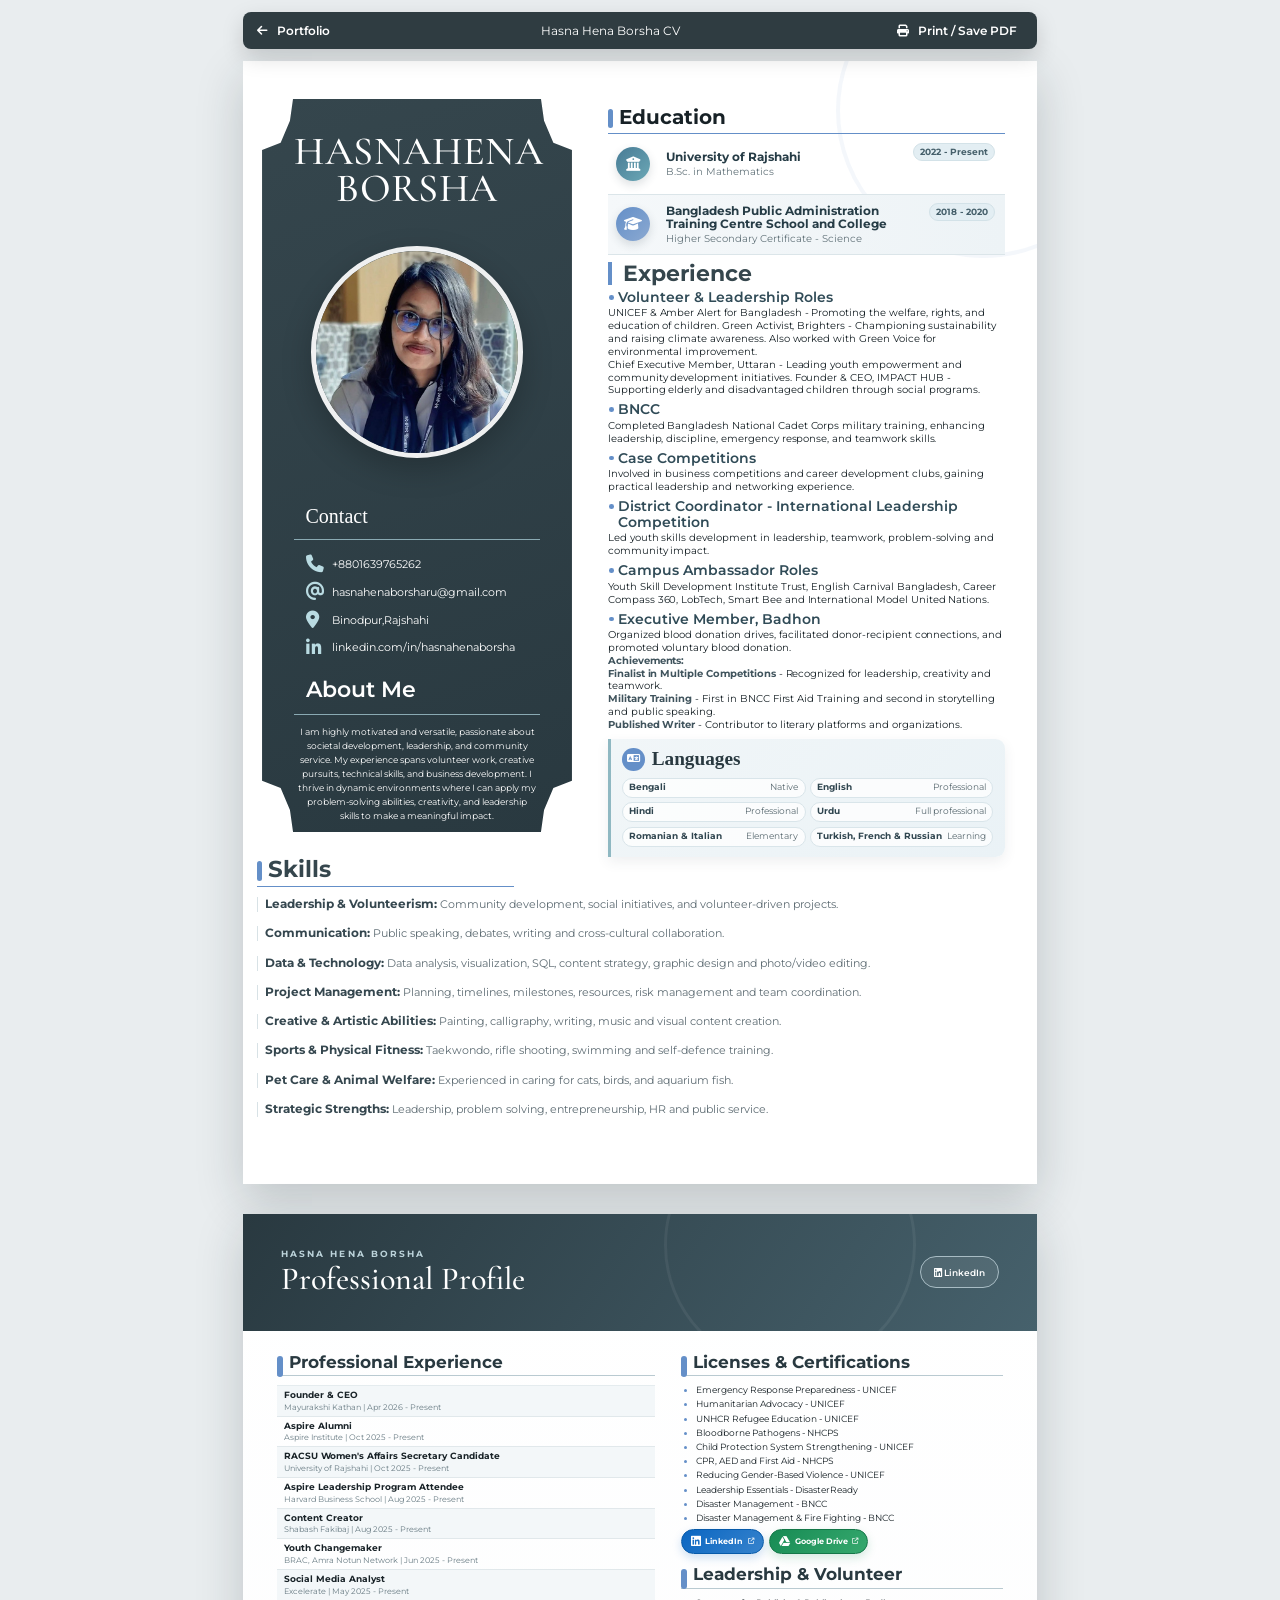
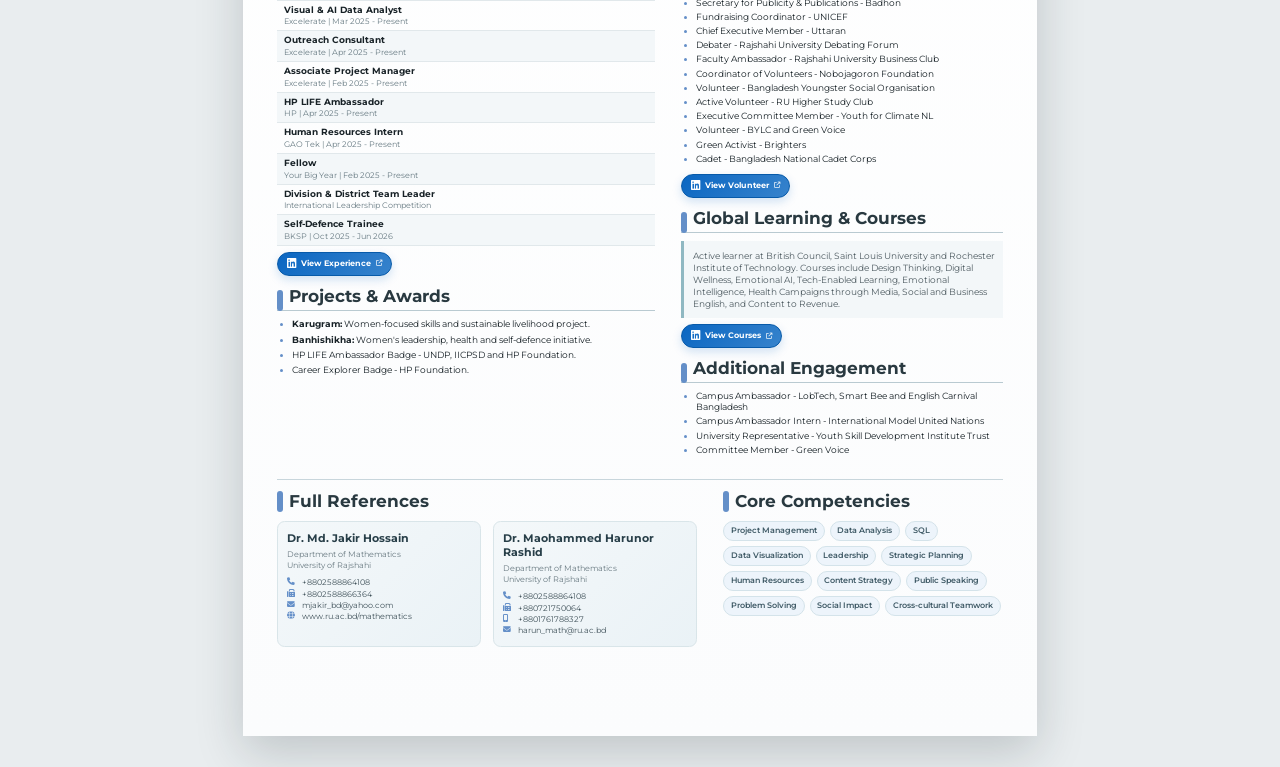
==== cv/index.html @ f1d93489 "Move professional contact to CV sidebar" ====
<!doctype html><html lang="en"><head><meta charset="utf-8"><meta name="viewport" content="width=device-width,initial-scale=1"><meta name="description" content="Curriculum vitae of Hasna Hena Borsha"><title>Hasna Hena Borsha | CV</title><link rel="preconnect" href="https://fonts.googleapis.com"><link rel="preconnect" href="https://fonts.gstatic.com" crossorigin><link href="https://fonts.googleapis.com/css2?family=Cormorant+Garamond:wght@500&family=Montserrat:wght@400;500;600;700&display=swap" rel="stylesheet"><link rel="stylesheet" href="https://cdnjs.cloudflare.com/ajax/libs/font-awesome/6.7.2/css/all.min.css"><link rel="stylesheet" href="style.css"></head><body>
<nav class="toolbar"><a href="../"><i class="fa-solid fa-arrow-left"></i> Portfolio</a><span>Hasna Hena Borsha CV</span><button id="printCv" type="button"><i class="fa-solid fa-print"></i> Print / Save PDF</button></nav>
<main class="document">
<section class="cv-page page-one" aria-label="CV page 1">
  <aside class="sidebar"><h1>HASNAHENA<br>BORSHA</h1><img class="portrait" src="assets/profile.jpg" alt="Hasna Hena Borsha">
    <section class="contact"><h2>Contact</h2><ul><li><i class="fa-solid fa-phone"></i><a href="tel:+8801639765262">+8801639765262</a></li><li><i class="fa-solid fa-at"></i><a href="mailto:hasnahenaborsharu@gmail.com">hasnahenaborsharu@gmail.com</a></li><li><i class="fa-solid fa-location-dot"></i><span>Binodpur,Rajshahi</span></li><li><i class="fa-brands fa-linkedin-in"></i><a href="https://www.linkedin.com/in/hasnahenaborsha" target="_blank" rel="noopener noreferrer">linkedin.com/in/hasnahenaborsha</a></li></ul></section>
    <section class="about"><h2>About Me</h2><p>I am highly motivated and versatile, passionate about societal development, leadership, and community service. My experience spans volunteer work, creative pursuits, technical skills, and business development. I thrive in dynamic environments where I can apply my problem-solving abilities, creativity, and leadership skills to make a meaningful impact.</p></section>
  </aside>
  <div class="main-info">
    <section class="education"><h2>Education</h2><div class="education-row"><span class="education-icon university-icon"><i class="fa-solid fa-building-columns"></i></span><div class="education-copy"><h3>University of Rajshahi</h3><p>B.Sc. in Mathematics</p></div><strong>2022 - Present</strong></div><div class="education-row"><span class="education-icon college-icon"><i class="fa-solid fa-graduation-cap"></i></span><div class="education-copy"><h3>Bangladesh Public Administration Training Centre School and College</h3><p>Higher Secondary Certificate - Science</p></div><strong>2018 - 2020</strong></div></section>
    <section class="experience"><h2>Experience</h2><h3>Volunteer &amp; Leadership Roles</h3><p>UNICEF &amp; Amber Alert for Bangladesh - Promoting the welfare, rights, and education of children. Green Activist, Brighters - Championing sustainability and raising climate awareness. Also worked with Green Voice for environmental improvement.</p><p>Chief Executive Member, Uttaran - Leading youth empowerment and community development initiatives. Founder &amp; CEO, IMPACT HUB - Supporting elderly and disadvantaged children through social programs.</p>
      <h3>BNCC</h3><p>Completed Bangladesh National Cadet Corps military training, enhancing leadership, discipline, emergency response, and teamwork skills.</p><h3>Case Competitions</h3><p>Involved in business competitions and career development clubs, gaining practical leadership and networking experience.</p>
      <h3>District Coordinator - International Leadership Competition</h3><p>Led youth skills development in leadership, teamwork, problem-solving and community impact.</p><h3>Campus Ambassador Roles</h3><p>Youth Skill Development Institute Trust, English Carnival Bangladesh, Career Compass 360, LobTech, Smart Bee and International Model United Nations.</p>
      <h3>Executive Member, Badhon</h3><p>Organized blood donation drives, facilitated donor-recipient connections, and promoted voluntary blood donation.</p><p><b>Achievements:</b><br><b>Finalist in Multiple Competitions</b> - Recognized for leadership, creativity and teamwork.<br><b>Military Training</b> - First in BNCC First Aid Training and second in storytelling and public speaking.<br><b>Published Writer</b> - Contributor to literary platforms and organizations.</p>
    </section>
    <section class="languages"><h2><i class="fa-solid fa-language"></i> Languages</h2><div class="language-list"><span><b>Bengali</b> Native</span><span><b>English</b> Professional</span><span><b>Hindi</b> Professional</span><span><b>Urdu</b> Full professional</span><span><b>Romanian &amp; Italian</b> Elementary</span><span><b>Turkish, French &amp; Russian</b> Learning</span></div></section>
  </div>
  <section class="skills"><h2>Skills</h2><p><b>Leadership &amp; Volunteerism:</b> Community development, social initiatives, and volunteer-driven projects.</p><p><b>Communication:</b> Public speaking, debates, writing and cross-cultural collaboration.</p><p><b>Data &amp; Technology:</b> Data analysis, visualization, SQL, content strategy, graphic design and photo/video editing.</p><p><b>Project Management:</b> Planning, timelines, milestones, resources, risk management and team coordination.</p><p><b>Creative &amp; Artistic Abilities:</b> Painting, calligraphy, writing, music and visual content creation.</p><p><b>Sports &amp; Physical Fitness:</b> Taekwondo, rifle shooting, swimming and self-defence training.</p><p><b>Pet Care &amp; Animal Welfare:</b> Experienced in caring for cats, birds, and aquarium fish.</p><p><b>Strategic Strengths:</b> Leadership, problem solving, entrepreneurship, HR and public service.</p></section>
</section>

<section class="cv-page page-two updated-page" aria-label="CV page 2">
  <header class="resume-header"><div><p>HASNA HENA BORSHA</p><h2>Professional Profile</h2></div><a href="https://www.linkedin.com/in/hasnahenaborsha" target="_blank" rel="noopener noreferrer"><i class="fa-brands fa-linkedin"></i> LinkedIn</a></header>
  <div class="resume-columns">
    <div class="resume-column">
      <section class="resume-section has-section-link"><h2>Professional Experience</h2><div class="role-list">
        <p><b>Founder &amp; CEO</b><span>Mayurakshi Kathan | Apr 2026 - Present</span></p><p><b>Aspire Alumni</b><span>Aspire Institute | Oct 2025 - Present</span></p><p><b>RACSU Women's Affairs Secretary Candidate</b><span>University of Rajshahi | Oct 2025 - Present</span></p><p><b>Aspire Leadership Program Attendee</b><span>Harvard Business School | Aug 2025 - Present</span></p><p><b>Content Creator</b><span>Shabash Fakibaj | Aug 2025 - Present</span></p><p><b>Youth Changemaker</b><span>BRAC, Amra Notun Network | Jun 2025 - Present</span></p><p><b>Social Media Analyst</b><span>Excelerate | May 2025 - Present</span></p><p><b>Visual &amp; AI Data Analyst</b><span>Excelerate | Mar 2025 - Present</span></p><p><b>Outreach Consultant</b><span>Excelerate | Apr 2025 - Present</span></p><p><b>Associate Project Manager</b><span>Excelerate | Feb 2025 - Present</span></p><p><b>HP LIFE Ambassador</b><span>HP | Apr 2025 - Present</span></p><p><b>Human Resources Intern</b><span>GAO Tek | Apr 2025 - Present</span></p><p><b>Fellow</b><span>Your Big Year | Feb 2025 - Present</span></p><p><b>Division &amp; District Team Leader</b><span>International Leadership Competition</span></p><p><b>Self-Defence Trainee</b><span>BKSP | Oct 2025 - Jun 2026</span></p>
      </div><a class="section-profile-link" href="https://www.linkedin.com/in/hasnahenaborsha/details/experience/" target="_blank" rel="noopener noreferrer"><i class="fa-brands fa-linkedin"></i> View Experience <i class="fa-solid fa-arrow-up-right-from-square"></i></a></section>
      <section class="resume-section"><h2>Projects &amp; Awards</h2><ul><li><b>Karugram:</b> Women-focused skills and sustainable livelihood project.</li><li><b>Banhishikha:</b> Women's leadership, health and self-defence initiative.</li><li>HP LIFE Ambassador Badge - UNDP, IICPSD and HP Foundation.</li><li>Career Explorer Badge - HP Foundation.</li></ul></section>
    </div>
    <div class="resume-column">
      <section class="resume-section"><h2>Licenses &amp; Certifications</h2><ul class="dense-list"><li>Emergency Response Preparedness - UNICEF</li><li>Humanitarian Advocacy - UNICEF</li><li>UNHCR Refugee Education - UNICEF</li><li>Bloodborne Pathogens - NHCPS</li><li>Child Protection System Strengthening - UNICEF</li><li>CPR, AED and First Aid - NHCPS</li><li>Reducing Gender-Based Violence - UNICEF</li><li>Leadership Essentials - DisasterReady</li><li>Disaster Management - BNCC</li><li>Disaster Management &amp; Fire Fighting - BNCC</li></ul><div class="credential-actions"><a class="credential-link" href="https://www.linkedin.com/in/hasnahenaborsha/details/certifications/" target="_blank" rel="noopener noreferrer" aria-label="View all certifications on LinkedIn"><i class="fa-brands fa-linkedin"></i><span>LinkedIn</span><i class="fa-solid fa-arrow-up-right-from-square"></i></a><a class="credential-link drive-link" href="https://drive.google.com/drive/folders/1Pi4i0VZjunY_saA0-ICq05vXhB8y-dGp?usp=sharing" target="_blank" rel="noopener noreferrer" aria-label="View certification files on Google Drive"><i class="fa-brands fa-google-drive"></i><span>Google Drive</span><i class="fa-solid fa-arrow-up-right-from-square"></i></a></div></section>
      <section class="resume-section has-section-link"><h2>Leadership &amp; Volunteer</h2><ul class="dense-list"><li>Secretary for Publicity &amp; Publications - Badhon</li><li>Fundraising Coordinator - UNICEF</li><li>Chief Executive Member - Uttaran</li><li>Debater - Rajshahi University Debating Forum</li><li>Faculty Ambassador - Rajshahi University Business Club</li><li>Coordinator of Volunteers - Nobojagoron Foundation</li><li>Volunteer - Bangladesh Youngster Social Organisation</li><li>Active Volunteer - RU Higher Study Club</li><li>Executive Committee Member - Youth for Climate NL</li><li>Volunteer - BYLC and Green Voice</li><li>Green Activist - Brighters</li><li>Cadet - Bangladesh National Cadet Corps</li></ul><a class="section-profile-link" href="https://www.linkedin.com/in/hasnahenaborsha/details/volunteering-experiences/" target="_blank" rel="noopener noreferrer"><i class="fa-brands fa-linkedin"></i> View Volunteer <i class="fa-solid fa-arrow-up-right-from-square"></i></a></section>
      <section class="resume-section has-section-link"><h2>Global Learning &amp; Courses</h2><p class="compact-copy">Active learner at British Council, Saint Louis University and Rochester Institute of Technology. Courses include Design Thinking, Digital Wellness, Emotional AI, Tech-Enabled Learning, Emotional Intelligence, Health Campaigns through Media, Social and Business English, and Content to Revenue.</p><a class="section-profile-link" href="https://www.linkedin.com/in/hasnahenaborsha/details/courses/" target="_blank" rel="noopener noreferrer"><i class="fa-brands fa-linkedin"></i> View Courses <i class="fa-solid fa-arrow-up-right-from-square"></i></a></section>
      <section class="resume-section"><h2>Additional Engagement</h2><ul class="dense-list"><li>Campus Ambassador - LobTech, Smart Bee and English Carnival Bangladesh</li><li>Campus Ambassador Intern - International Model United Nations</li><li>University Representative - Youth Skill Development Institute Trust</li><li>Committee Member - Green Voice</li></ul></section>
    </div>
  </div>
  <div class="page-two-bottom">
    <section class="bottom-section full-references"><h2>Full References</h2><div class="reference-detail-grid">
      <article><h3>Dr. Md. Jakir Hossain</h3><p>Department of Mathematics<br>University of Rajshahi</p><ul><li><i class="fa-solid fa-phone"></i> +8802588864108</li><li><i class="fa-solid fa-fax"></i> +8802588866364</li><li><i class="fa-solid fa-envelope"></i> mjakir_bd@yahoo.com</li><li><i class="fa-solid fa-globe"></i> www.ru.ac.bd/mathematics</li></ul></article>
      <article><h3>Dr. Maohammed Harunor Rashid</h3><p>Department of Mathematics<br>University of Rajshahi</p><ul><li><i class="fa-solid fa-phone"></i> +8802588864108</li><li><i class="fa-solid fa-fax"></i> +880721750064</li><li><i class="fa-solid fa-mobile-screen"></i> +8801761788327</li><li><i class="fa-solid fa-envelope"></i> harun_math@ru.ac.bd</li></ul></article>
    </div></section>
    <section class="bottom-section competencies"><h2>Core Competencies</h2><div class="competency-tags"><span>Project Management</span><span>Data Analysis</span><span>SQL</span><span>Data Visualization</span><span>Leadership</span><span>Strategic Planning</span><span>Human Resources</span><span>Content Strategy</span><span>Public Speaking</span><span>Problem Solving</span><span>Social Impact</span><span>Cross-cultural Teamwork</span></div></section>
  </div>
</section>
</main><script src="main.js"></script></body></html>
---- cv/style.css ----
:root { --slate:#35464d; --slate-deep:#293940; --blue:#648fc8; --blue-soft:#edf4fb; --aqua:#8fb8c2; --ink:#172126; }
* { box-sizing:border-box; } html { background:#e9edef; } body { margin:0; color:var(--ink); font-family:"Montserrat",Arial,sans-serif; } a { color:inherit; }
.toolbar { position:sticky; top:0; z-index:20; display:flex; align-items:center; justify-content:space-between; width:min(210mm,calc(100% - 24px)); margin:12px auto; padding:10px 14px; color:#fff; background:#2f3c41; border-radius:8px; font-size:12px; box-shadow:0 8px 22px rgba(0,0,0,.15); }
.toolbar a,.toolbar button { color:#fff; background:none; border:0; font:600 12px "Montserrat",sans-serif; cursor:pointer; text-decoration:none; } .toolbar i { margin-right:6px; }
.document { width:210mm; margin:0 auto 30px; }.cv-page { position:relative; overflow:hidden; width:210mm; height:297mm; margin-bottom:8mm; background:#fff; box-shadow:0 16px 45px rgba(26,38,44,.2); }
.page-one::before { position:absolute; top:-26mm; right:-25mm; width:76mm; height:76mm; border:1.2mm solid rgba(100,143,200,.07); border-radius:50%; content:""; }.sidebar { position:absolute; top:10mm; left:5mm; width:82mm; height:194mm; padding:9mm 8.5mm 7mm; color:#fff; background:linear-gradient(160deg,var(--slate),var(--slate-deep)); clip-path:polygon(10% 0,90% 0,91% 3%,94% 6%,100% 7%,100% 93%,94% 94%,91% 97%,90% 100%,10% 100%,9% 97%,6% 94%,0 93%,0 7%,6% 6%,9% 3%); }
.sidebar h1 { margin:0 0 10mm; text-align:center; font-family:"Cormorant Garamond",Georgia,serif; font-size:10.6mm; font-weight:500; line-height:.94; letter-spacing:.15mm; }
.portrait { display:block; width:56mm; height:56mm; margin:0 auto 12.5mm; object-fit:cover; border:1.4mm solid rgba(255,255,255,.92); border-radius:50%; box-shadow:0 3mm 8mm rgba(0,0,0,.22); }.sidebar h2 { margin:0; font-family:Georgia,serif; font-size:5.3mm; font-weight:400; }
.contact h2,.about h2 { padding:0 3mm 3mm; border-bottom:.3mm solid #8aaab3; }.contact ul { margin:4mm 0 5mm; padding:0 3mm; list-style:none; }.contact li { display:grid; grid-template-columns:7mm 1fr; align-items:center; margin:2.7mm 0; font-size:2.8mm; }.contact i { color:#b9dbe2; font-size:4.7mm; }.contact a { text-decoration:none; overflow-wrap:anywhere; }
.about h2 { font-family:"Montserrat",Arial,sans-serif; font-size:5.8mm; font-weight:600; }.about p { margin:2.5mm 1mm 0; font-size:2.3mm; line-height:1.62; text-align:center; }
.main-info { position:absolute; top:12mm; left:96.5mm; width:105mm; }.main-info h2 { margin:0; font-size:5.35mm; line-height:1.05; }.education>h2 { padding:0 0 1.5mm 3mm; border-bottom:.45mm solid var(--blue); }.education>h2::before { display:inline-block; width:1.3mm; height:5mm; margin:0 1.7mm -1mm -3mm; background:var(--blue); border-radius:1mm; content:""; }
.education-row { position:relative; display:grid; grid-template-columns:11mm 1fr; gap:2.2mm; align-items:center; min-height:16mm; padding:1.8mm 2.2mm; border-bottom:.2mm solid #dbe5e9; }.education-row:nth-child(3) { background:linear-gradient(90deg,#f5f8fa,#edf3f6); }.education-icon { display:grid; width:9mm; height:9mm; place-items:center; color:#fff; border-radius:50%; box-shadow:0 1mm 2.5mm rgba(43,65,74,.16); font-size:3.8mm; }.university-icon { background:linear-gradient(135deg,#477b95,#6ca8b6); }.college-icon { background:linear-gradient(135deg,#648fc8,#8ba9d1); }.education-copy { padding-right:24mm; }.education-copy h3 { margin:0 0 .6mm; color:#263c46; font-size:3.25mm; font-weight:700; line-height:1.12; }.education-copy p { margin:0; color:#64747b; font-size:2.75mm; line-height:1.15; }.education-row strong { position:absolute; top:2.2mm; right:2.5mm; padding:.8mm 1.6mm; color:#46606b; background:#e3eef3; border:.2mm solid #d3e2e8; border-radius:3mm; font-size:2.25mm; }
.experience h2 { margin:1.7mm 0 .7mm; padding-left:3mm; color:var(--slate); border-left:1.3mm solid var(--blue); font-size:5.8mm; }.experience h3 { position:relative; margin:1.35mm 0 .5mm; padding-left:2.8mm; color:#304b57; font-size:3.65mm; font-weight:600; line-height:1.14; }.experience h3::before { position:absolute; top:1.35mm; left:.3mm; width:1.25mm; height:1.25mm; background:var(--blue); border-radius:50%; content:""; }.experience p { margin:0; font-size:2.72mm; line-height:1.25; letter-spacing:-.01mm; }.experience p b { color:#40545d; }
.languages { margin-top:1.8mm; padding:2.5mm 3mm 2.8mm; background:linear-gradient(135deg,#f1f6f8,#eaf2f6); border:0; border-left:1mm solid var(--aqua); border-radius:0 2.5mm 2.5mm 0; box-shadow:0 1.3mm 3.5mm rgba(53,70,77,.08); }.languages h2 { display:flex; align-items:center; gap:1.8mm; margin:0 0 1.8mm; color:var(--slate-deep); font-family:Georgia,serif; font-size:5.1mm; }.languages h2 i { display:grid; width:6mm; height:6mm; place-items:center; color:#fff; background:var(--blue); border-radius:50%; font-size:2.8mm; }.language-list { display:grid; grid-template-columns:repeat(2,minmax(0,1fr)); gap:1.2mm; }.language-list span { display:flex; justify-content:space-between; gap:1mm; padding:1.15mm 1.6mm; color:#5b6b72; background:rgba(255,255,255,.78); border:.2mm solid #d9e5ea; border-radius:4mm; font-size:2.25mm; line-height:1.1; }.language-list b { color:#2f454f; font-weight:700; }
.skills { position:absolute; top:211mm; left:3.7mm; width:198mm; }.skills h2 { width:68mm; margin:0 0 2.6mm; padding:0 0 1.4mm 3mm; color:var(--slate); border-bottom:.5mm solid var(--blue); font-size:6mm; line-height:1; }.skills h2::before { display:inline-block; width:1.3mm; height:5.3mm; margin:0 1.7mm -1mm -3mm; background:var(--blue); border-radius:1mm; content:""; }.skills p { margin:0 0 3.8mm; padding-left:1.8mm; color:#5e6c73; border-left:.4mm solid #d8e2e6; font-size:2.9mm; line-height:1.25; }.skills b { color:#35474f; font-size:3.15mm; }
.page-two-content { padding:11mm 6mm; }.page-two-section { position:relative; }.page-two-section h2 { position:relative; margin:0; font-size:5.2mm; font-weight:400; line-height:1.2; }.page-two-section h2 span { display:inline-block; width:3.6mm; height:3.6mm; margin:0 4mm 0 .5mm; background:var(--blue); border-radius:50%; vertical-align:.5mm; }.page-two-section a { display:inline-block; margin:3.2mm 0 0 7mm; font-size:5.2mm; text-underline-offset:1mm; }
.linkedin-section { margin-top:18mm; }.linkedin-section a { margin-top:5mm; font-size:7.2mm; }.internship-section { margin-top:19mm; }.internship-section h2 { font-size:6.2mm; }.internship-section .rule { width:121mm; margin-top:4mm; border-bottom:.45mm solid #111; }.internship-section ol { margin:7mm 0 0 12mm; padding-left:8mm; }.internship-section li { margin-bottom:3.8mm; font-size:4.25mm; letter-spacing:-.25mm; }.dot { margin:-1mm 0 0 8mm; font-size:5mm; }
.references-section { margin-top:11mm; }.references-section h2 { font-size:6.5mm; }.references-text { margin:5mm 0 0 8mm; }.references-text p { margin:0 0 5mm; font-size:4.3mm; line-height:1.33; }

.updated-page { padding:0; background:linear-gradient(180deg,#fff 0%,#fbfcfd 100%); }.resume-header { position:relative; display:flex; align-items:center; justify-content:space-between; height:31mm; padding:8mm 10mm; overflow:hidden; color:#fff; background:linear-gradient(125deg,var(--slate-deep),#46616c); }.resume-header::after { position:absolute; top:-25mm; right:32mm; width:65mm; height:65mm; border:1mm solid rgba(255,255,255,.06); border-radius:50%; content:""; }.resume-header p { margin:0 0 1mm; color:#bcd3da; font-size:2.3mm; font-weight:700; letter-spacing:.55mm; }.resume-header h2 { margin:0; font:500 8.5mm/1 "Cormorant Garamond",Georgia,serif; }.resume-header a { position:relative; z-index:1; padding:2.5mm 3.5mm; color:#fff; background:rgba(255,255,255,.08); border:.3mm solid #a8bcc4; border-radius:5mm; font-size:2.5mm; font-weight:600; text-decoration:none; }
.resume-columns { display:grid; grid-template-columns:1.08fr .92fr; gap:7mm; padding:7mm 9mm 5mm; }.resume-section { position:relative; margin-bottom:4mm; }.resume-section h2 { position:relative; margin:0 0 2.3mm; padding:0 0 1.4mm 3.2mm; color:var(--slate-deep); border-bottom:.35mm solid #b9cad1; font-size:4.4mm; line-height:1; }.resume-section h2::before { position:absolute; bottom:-.4mm; left:0; width:1.5mm; height:5.5mm; background:var(--blue); border-radius:1mm; content:""; }.role-list { border-top:.25mm solid #e5ecef; }.role-list p { display:flex; flex-direction:column; margin:0; padding:1.25mm 1.8mm; border-bottom:.2mm solid #e1e8eb; font-size:2.45mm; line-height:1.18; }.role-list p:nth-child(odd) { background:#f3f7f9; }.role-list span { margin-top:.45mm; color:#687b83; font-size:2.05mm; }.resume-section ul { margin:0; padding-left:4mm; }.resume-section li { margin-bottom:1.25mm; font-size:2.25mm; line-height:1.25; }.resume-section li::marker { color:var(--blue); }.dense-list li { margin-bottom:.95mm; }.section-profile-link { display:inline-flex; align-items:center; gap:1.2mm; margin-top:1.5mm; padding:1.45mm 2.3mm; color:#fff; background:linear-gradient(135deg,#0a66c2,#3783cc); border:.25mm solid #075aa9; border-radius:4mm; box-shadow:0 1mm 2.5mm rgba(10,102,194,.18); font-size:2mm; font-weight:700; text-decoration:none; }.section-profile-link i:first-child { font-size:2.9mm; }.section-profile-link .fa-arrow-up-right-from-square { font-size:1.7mm; opacity:.85; }.credential-actions { display:flex; flex-wrap:wrap; gap:1.5mm; margin-top:1.5mm; }.credential-link { display:inline-flex; align-items:center; gap:1.3mm; padding:1.5mm 2.2mm; color:#fff; background:linear-gradient(135deg,#0a66c2,#3783cc); border:.25mm solid #075aa9; border-radius:4mm; box-shadow:0 1mm 2.5mm rgba(10,102,194,.2); font-size:2.05mm; font-weight:700; text-decoration:none; }.credential-link .fa-linkedin,.credential-link .fa-google-drive { font-size:3mm; }.credential-link .fa-arrow-up-right-from-square { font-size:1.7mm; opacity:.85; }.drive-link { background:linear-gradient(135deg,#178b54,#36a96e); border-color:#147748; box-shadow:0 1mm 2.5mm rgba(23,139,84,.18); }.compact-copy { margin:0; padding:2.2mm; color:#4f5c62; background:#f3f7f9; border-left:.8mm solid var(--aqua); font-size:2.25mm; line-height:1.42; }.references-compact>div { display:grid; grid-template-columns:1fr 1fr; gap:3mm; }.references-compact p { margin:0; padding:2mm; background:var(--blue-soft); border-radius:1.5mm; font-size:2.1mm; line-height:1.35; }
.page-two-bottom { display:grid; grid-template-columns:1.2fr .8fr; gap:7mm; margin:0 9mm; padding:6mm 0 0; border-top:.45mm solid #c8d6dc; }.bottom-section h2 { position:relative; margin:0 0 3mm; padding-left:3.2mm; color:var(--slate-deep); font-size:4.4mm; line-height:1; }.bottom-section h2::before { position:absolute; top:-.5mm; left:0; width:1.5mm; height:5.5mm; background:var(--blue); border-radius:1mm; content:""; }.reference-detail-grid { display:grid; grid-template-columns:repeat(2,minmax(0,1fr)); gap:3mm; }.reference-detail-grid article { padding:3mm; background:linear-gradient(135deg,#f4f8fa,#eaf2f6); border:.25mm solid #d9e5e9; border-radius:2mm; }.reference-detail-grid h3 { margin:0 0 1mm; color:#273e48; font-size:2.9mm; }.reference-detail-grid p { margin:0 0 2mm; color:#687980; font-size:2.15mm; line-height:1.35; }.reference-detail-grid ul { margin:0; padding:0; list-style:none; }.reference-detail-grid li { display:grid; grid-template-columns:4mm 1fr; margin:.8mm 0; color:#40525a; font-size:2.05mm; }.reference-detail-grid i { color:var(--blue); }.competency-tags { display:flex; flex-wrap:wrap; gap:1.3mm; }.competency-tags span { padding:1.2mm 1.8mm; color:#3e5965; background:var(--blue-soft); border:.2mm solid #d4e3ea; border-radius:4mm; font-size:2mm; font-weight:600; }.bottom-section .contact-title { margin-top:4mm; }.professional-contact { margin:0; padding:2.5mm; color:#43575f; background:#f4f8fa; border-left:.8mm solid var(--aqua); font-size:2.1mm; line-height:1.7; }.professional-contact i { width:4mm; color:var(--blue); }
.updated-page .resume-columns { padding:6mm 9mm 3mm; }.updated-page .resume-section { margin-bottom:3.2mm; }.updated-page .role-list p { padding-top:1.05mm; padding-bottom:1.05mm; }.updated-page .page-two-bottom { padding-top:3.5mm; }.updated-page .reference-detail-grid article { padding:2.4mm; }.updated-page .reference-detail-grid li { margin:.6mm 0; }.updated-page .bottom-section .contact-title { margin-top:3mm; }.updated-page .professional-contact { padding:1.8mm 2.2mm; line-height:1.5; }
@media screen and (max-width:820px) {
  html { background:#eef2f4; }
  body { overflow-x:hidden; }
  .toolbar { position:sticky; width:calc(100% - 16px); margin:8px auto; padding:9px 11px; }
  .toolbar>span { display:none; }
  .toolbar a,.toolbar button { font-size:11px; }
  .document { width:100%; margin:0; padding:0 8px 18px; overflow:visible; }
  .cv-page { width:100%; height:auto; min-height:0; margin:0 0 14px; overflow:hidden; border-radius:12px; box-shadow:0 8px 24px rgba(31,47,55,.13); }
  .page-one { display:flex; flex-direction:column; }
  .page-one::before { display:none; }
  .sidebar { position:relative; top:auto; left:auto; order:1; width:100%; height:auto; padding:30px 22px; clip-path:none; border-radius:0; }
  .sidebar h1 { margin-bottom:24px; font-size:42px; }
  .portrait { width:170px; height:170px; margin-bottom:28px; border-width:5px; }
  .contact,.about { max-width:520px; margin-right:auto; margin-left:auto; }
  .contact h2,.about h2 { padding-left:0; font-size:25px; }
  .contact ul { display:grid; grid-template-columns:repeat(2,minmax(0,1fr)); gap:0 12px; margin:18px 0 28px; padding:0; }
  .contact li { grid-template-columns:28px 1fr; margin:8px 0; font-size:12px; }
  .contact i { font-size:19px; }
  .about p { margin-top:12px; font-size:11px; line-height:1.65; }
  .main-info { position:relative; top:auto; left:auto; order:2; width:100%; padding:28px 20px 18px; }
  .main-info h2 { font-size:25px; }
  .education-row { grid-template-columns:44px 1fr; min-height:0; gap:10px; padding:12px 10px; }
  .education-icon { width:38px; height:38px; font-size:16px; }
  .education-copy { padding-right:84px; }
  .education-copy h3 { font-size:14px; }
  .education-copy p { padding:0; font-size:11px; }
  .education-row strong { top:12px; right:8px; font-size:9px; }
  .experience h2 { margin-top:18px; font-size:26px; }
  .experience h3 { margin:12px 0 4px; padding-left:15px; font-size:15px; }
  .experience h3::before { top:7px; width:6px; height:6px; }
  .experience p { font-size:11px; line-height:1.5; }
  .languages { margin-top:18px; padding:14px 16px; }
  .languages h2 { font-size:23px; }
  .languages h2 i { width:30px; height:30px; font-size:14px; }
  .language-list { gap:7px; }
  .language-list span { padding:7px 10px; font-size:10px; }
  .skills { position:relative; top:auto; left:auto; order:3; width:100%; padding:10px 20px 30px; }
  .skills h2 { width:100%; font-size:27px; }
  .skills p { margin-bottom:10px; padding-left:8px; font-size:11px; line-height:1.5; }
  .skills b { font-size:12px; }
  .resume-header { height:auto; min-height:118px; padding:28px 20px; }
  .resume-header p { font-size:9px; }
  .resume-header h2 { font-size:35px; }
  .resume-header a { padding:8px 11px; font-size:9px; }
  .resume-columns { grid-template-columns:1fr; gap:0; padding:24px 18px; }
  .resume-section { margin-bottom:26px; }
  .resume-section h2 { margin-bottom:12px; padding:0 0 7px 14px; font-size:21px; }
  .resume-section h2::before { width:6px; height:26px; }
  .role-list p { padding:9px 10px; font-size:12px; }
  .role-list span { font-size:10px; }
  .resume-section li { margin-bottom:7px; font-size:11px; line-height:1.4; }
  .credential-link { padding:6px 10px; font-size:10px; }
  .section-profile-link { margin:9px 0 0; padding:7px 10px; font-size:9px; }
  .section-profile-link i:first-child { font-size:13px; }
  .compact-copy { padding:12px; font-size:11px; }
  .references-compact>div { grid-template-columns:1fr; gap:8px; }
  .references-compact p { padding:10px; font-size:10px; }
  .page-two-bottom { grid-template-columns:1fr; gap:24px; margin:0; padding:24px 18px; }
  .bottom-section h2 { font-size:21px; }
  .reference-detail-grid { grid-template-columns:1fr; gap:10px; }
  .reference-detail-grid article { padding:14px; }
  .reference-detail-grid h3 { font-size:14px; }
  .reference-detail-grid p,.reference-detail-grid li,.professional-contact { font-size:10px; }
  .competency-tags span { padding:6px 9px; font-size:9px; }
}

@media screen and (max-width:430px) {
  .contact ul { grid-template-columns:1fr; }
  .sidebar h1 { font-size:37px; }
  .main-info { padding-right:16px; padding-left:16px; }
  .skills { padding-right:16px; padding-left:16px; }
  .language-list { grid-template-columns:1fr; }
}
@media print { @page { size:A4; margin:0; } html,body { background:#fff; } body { -webkit-print-color-adjust:exact; print-color-adjust:exact; }.toolbar { display:none!important; }.document { width:210mm; height:594mm; margin:0; overflow:hidden; }.cv-page { height:297mm; margin:0; box-shadow:none; } }
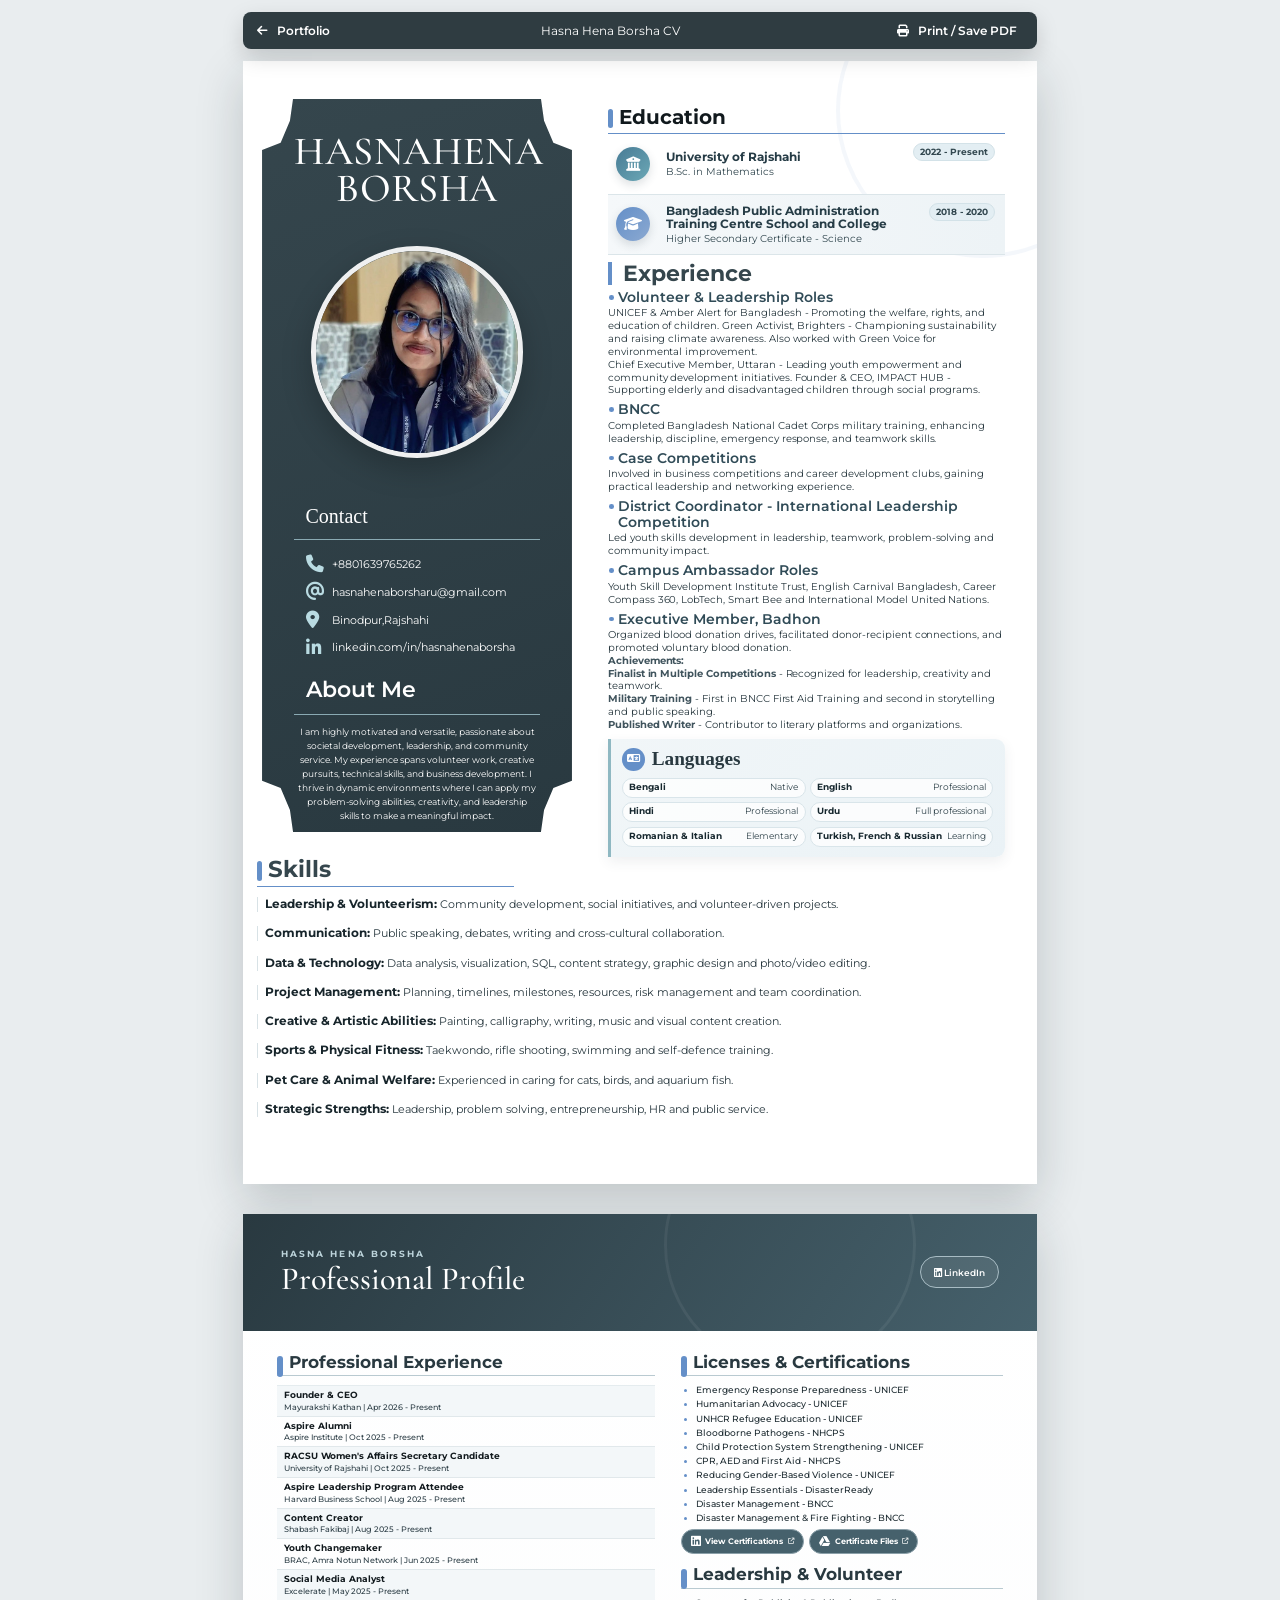
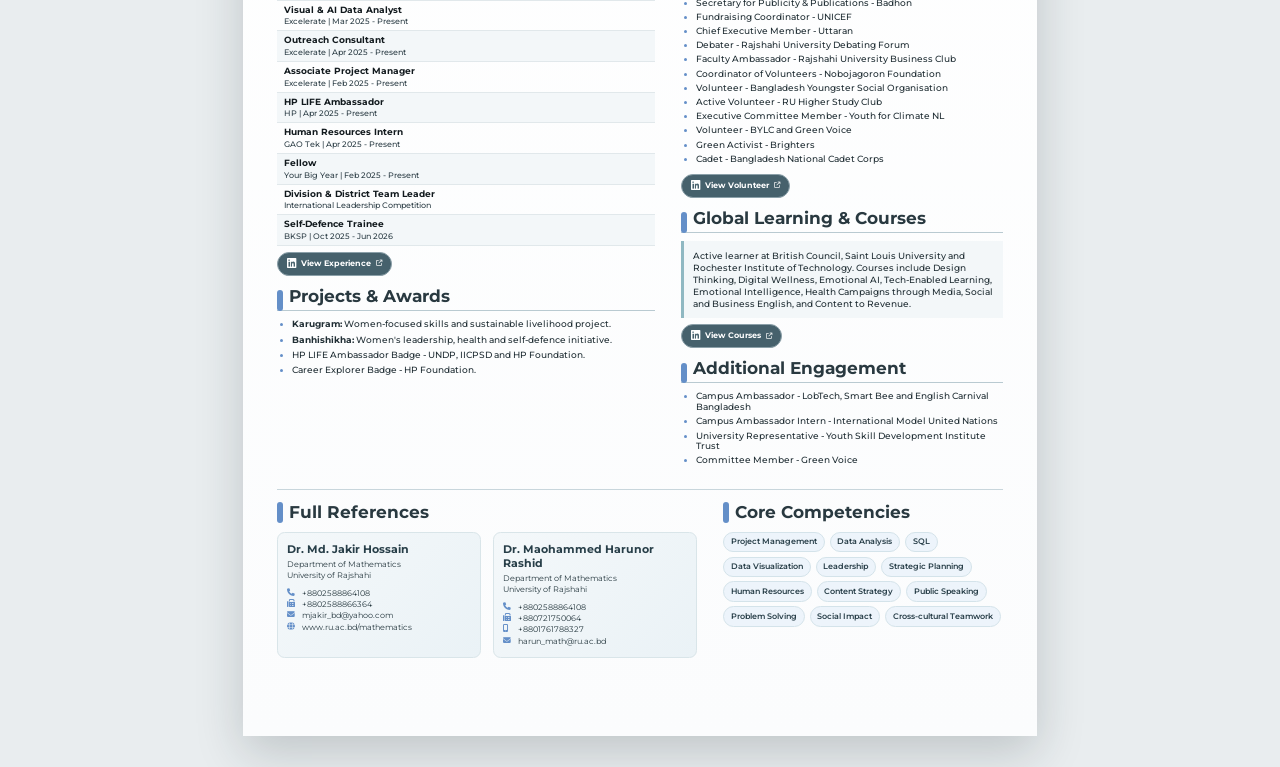
==== commit 5d83f8c5: "Clarify certification button labels" ====
--- a/cv/index.html
+++ b/cv/index.html
@@ -28,7 +28,7 @@
       <section class="resume-section"><h2>Projects &amp; Awards</h2><ul><li><b>Karugram:</b> Women-focused skills and sustainable livelihood project.</li><li><b>Banhishikha:</b> Women's leadership, health and self-defence initiative.</li><li>HP LIFE Ambassador Badge - UNDP, IICPSD and HP Foundation.</li><li>Career Explorer Badge - HP Foundation.</li></ul></section>
     </div>
     <div class="resume-column">
-      <section class="resume-section"><h2>Licenses &amp; Certifications</h2><ul class="dense-list"><li>Emergency Response Preparedness - UNICEF</li><li>Humanitarian Advocacy - UNICEF</li><li>UNHCR Refugee Education - UNICEF</li><li>Bloodborne Pathogens - NHCPS</li><li>Child Protection System Strengthening - UNICEF</li><li>CPR, AED and First Aid - NHCPS</li><li>Reducing Gender-Based Violence - UNICEF</li><li>Leadership Essentials - DisasterReady</li><li>Disaster Management - BNCC</li><li>Disaster Management &amp; Fire Fighting - BNCC</li></ul><div class="credential-actions"><a class="credential-link" href="https://www.linkedin.com/in/hasnahenaborsha/details/certifications/" target="_blank" rel="noopener noreferrer" aria-label="View all certifications on LinkedIn"><i class="fa-brands fa-linkedin"></i><span>LinkedIn</span><i class="fa-solid fa-arrow-up-right-from-square"></i></a><a class="credential-link drive-link" href="https://drive.google.com/drive/folders/1Pi4i0VZjunY_saA0-ICq05vXhB8y-dGp?usp=sharing" target="_blank" rel="noopener noreferrer" aria-label="View certification files on Google Drive"><i class="fa-brands fa-google-drive"></i><span>Google Drive</span><i class="fa-solid fa-arrow-up-right-from-square"></i></a></div></section>
+      <section class="resume-section"><h2>Licenses &amp; Certifications</h2><ul class="dense-list"><li>Emergency Response Preparedness - UNICEF</li><li>Humanitarian Advocacy - UNICEF</li><li>UNHCR Refugee Education - UNICEF</li><li>Bloodborne Pathogens - NHCPS</li><li>Child Protection System Strengthening - UNICEF</li><li>CPR, AED and First Aid - NHCPS</li><li>Reducing Gender-Based Violence - UNICEF</li><li>Leadership Essentials - DisasterReady</li><li>Disaster Management - BNCC</li><li>Disaster Management &amp; Fire Fighting - BNCC</li></ul><div class="credential-actions"><a class="credential-link" href="https://www.linkedin.com/in/hasnahenaborsha/details/certifications/" target="_blank" rel="noopener noreferrer" aria-label="View all certifications on LinkedIn"><i class="fa-brands fa-linkedin"></i><span>View Certifications</span><i class="fa-solid fa-arrow-up-right-from-square"></i></a><a class="credential-link drive-link" href="https://drive.google.com/drive/folders/1Pi4i0VZjunY_saA0-ICq05vXhB8y-dGp?usp=sharing" target="_blank" rel="noopener noreferrer" aria-label="View certification files on Google Drive"><i class="fa-brands fa-google-drive"></i><span>Certificate Files</span><i class="fa-solid fa-arrow-up-right-from-square"></i></a></div></section>
       <section class="resume-section has-section-link"><h2>Leadership &amp; Volunteer</h2><ul class="dense-list"><li>Secretary for Publicity &amp; Publications - Badhon</li><li>Fundraising Coordinator - UNICEF</li><li>Chief Executive Member - Uttaran</li><li>Debater - Rajshahi University Debating Forum</li><li>Faculty Ambassador - Rajshahi University Business Club</li><li>Coordinator of Volunteers - Nobojagoron Foundation</li><li>Volunteer - Bangladesh Youngster Social Organisation</li><li>Active Volunteer - RU Higher Study Club</li><li>Executive Committee Member - Youth for Climate NL</li><li>Volunteer - BYLC and Green Voice</li><li>Green Activist - Brighters</li><li>Cadet - Bangladesh National Cadet Corps</li></ul><a class="section-profile-link" href="https://www.linkedin.com/in/hasnahenaborsha/details/volunteering-experiences/" target="_blank" rel="noopener noreferrer"><i class="fa-brands fa-linkedin"></i> View Volunteer <i class="fa-solid fa-arrow-up-right-from-square"></i></a></section>
       <section class="resume-section has-section-link"><h2>Global Learning &amp; Courses</h2><p class="compact-copy">Active learner at British Council, Saint Louis University and Rochester Institute of Technology. Courses include Design Thinking, Digital Wellness, Emotional AI, Tech-Enabled Learning, Emotional Intelligence, Health Campaigns through Media, Social and Business English, and Content to Revenue.</p><a class="section-profile-link" href="https://www.linkedin.com/in/hasnahenaborsha/details/courses/" target="_blank" rel="noopener noreferrer"><i class="fa-brands fa-linkedin"></i> View Courses <i class="fa-solid fa-arrow-up-right-from-square"></i></a></section>
       <section class="resume-section"><h2>Additional Engagement</h2><ul class="dense-list"><li>Campus Ambassador - LobTech, Smart Bee and English Carnival Bangladesh</li><li>Campus Ambassador Intern - International Model United Nations</li><li>University Representative - Youth Skill Development Institute Trust</li><li>Committee Member - Green Voice</li></ul></section>
--- a/cv/style.css
+++ b/cv/style.css
@@ -18,9 +18,11 @@
 .references-section { margin-top:11mm; }.references-section h2 { font-size:6.5mm; }.references-text { margin:5mm 0 0 8mm; }.references-text p { margin:0 0 5mm; font-size:4.3mm; line-height:1.33; }
 
 .updated-page { padding:0; background:linear-gradient(180deg,#fff 0%,#fbfcfd 100%); }.resume-header { position:relative; display:flex; align-items:center; justify-content:space-between; height:31mm; padding:8mm 10mm; overflow:hidden; color:#fff; background:linear-gradient(125deg,var(--slate-deep),#46616c); }.resume-header::after { position:absolute; top:-25mm; right:32mm; width:65mm; height:65mm; border:1mm solid rgba(255,255,255,.06); border-radius:50%; content:""; }.resume-header p { margin:0 0 1mm; color:#bcd3da; font-size:2.3mm; font-weight:700; letter-spacing:.55mm; }.resume-header h2 { margin:0; font:500 8.5mm/1 "Cormorant Garamond",Georgia,serif; }.resume-header a { position:relative; z-index:1; padding:2.5mm 3.5mm; color:#fff; background:rgba(255,255,255,.08); border:.3mm solid #a8bcc4; border-radius:5mm; font-size:2.5mm; font-weight:600; text-decoration:none; }
-.resume-columns { display:grid; grid-template-columns:1.08fr .92fr; gap:7mm; padding:7mm 9mm 5mm; }.resume-section { position:relative; margin-bottom:4mm; }.resume-section h2 { position:relative; margin:0 0 2.3mm; padding:0 0 1.4mm 3.2mm; color:var(--slate-deep); border-bottom:.35mm solid #b9cad1; font-size:4.4mm; line-height:1; }.resume-section h2::before { position:absolute; bottom:-.4mm; left:0; width:1.5mm; height:5.5mm; background:var(--blue); border-radius:1mm; content:""; }.role-list { border-top:.25mm solid #e5ecef; }.role-list p { display:flex; flex-direction:column; margin:0; padding:1.25mm 1.8mm; border-bottom:.2mm solid #e1e8eb; font-size:2.45mm; line-height:1.18; }.role-list p:nth-child(odd) { background:#f3f7f9; }.role-list span { margin-top:.45mm; color:#687b83; font-size:2.05mm; }.resume-section ul { margin:0; padding-left:4mm; }.resume-section li { margin-bottom:1.25mm; font-size:2.25mm; line-height:1.25; }.resume-section li::marker { color:var(--blue); }.dense-list li { margin-bottom:.95mm; }.section-profile-link { display:inline-flex; align-items:center; gap:1.2mm; margin-top:1.5mm; padding:1.45mm 2.3mm; color:#fff; background:linear-gradient(135deg,#0a66c2,#3783cc); border:.25mm solid #075aa9; border-radius:4mm; box-shadow:0 1mm 2.5mm rgba(10,102,194,.18); font-size:2mm; font-weight:700; text-decoration:none; }.section-profile-link i:first-child { font-size:2.9mm; }.section-profile-link .fa-arrow-up-right-from-square { font-size:1.7mm; opacity:.85; }.credential-actions { display:flex; flex-wrap:wrap; gap:1.5mm; margin-top:1.5mm; }.credential-link { display:inline-flex; align-items:center; gap:1.3mm; padding:1.5mm 2.2mm; color:#fff; background:linear-gradient(135deg,#0a66c2,#3783cc); border:.25mm solid #075aa9; border-radius:4mm; box-shadow:0 1mm 2.5mm rgba(10,102,194,.2); font-size:2.05mm; font-weight:700; text-decoration:none; }.credential-link .fa-linkedin,.credential-link .fa-google-drive { font-size:3mm; }.credential-link .fa-arrow-up-right-from-square { font-size:1.7mm; opacity:.85; }.drive-link { background:linear-gradient(135deg,#178b54,#36a96e); border-color:#147748; box-shadow:0 1mm 2.5mm rgba(23,139,84,.18); }.compact-copy { margin:0; padding:2.2mm; color:#4f5c62; background:#f3f7f9; border-left:.8mm solid var(--aqua); font-size:2.25mm; line-height:1.42; }.references-compact>div { display:grid; grid-template-columns:1fr 1fr; gap:3mm; }.references-compact p { margin:0; padding:2mm; background:var(--blue-soft); border-radius:1.5mm; font-size:2.1mm; line-height:1.35; }
+.resume-columns { display:grid; grid-template-columns:1.08fr .92fr; gap:7mm; padding:7mm 9mm 5mm; }.resume-section { position:relative; margin-bottom:4mm; }.resume-section h2 { position:relative; margin:0 0 2.3mm; padding:0 0 1.4mm 3.2mm; color:var(--slate-deep); border-bottom:.35mm solid #b9cad1; font-size:4.4mm; line-height:1; }.resume-section h2::before { position:absolute; bottom:-.4mm; left:0; width:1.5mm; height:5.5mm; background:var(--blue); border-radius:1mm; content:""; }.role-list { border-top:.25mm solid #e5ecef; }.role-list p { display:flex; flex-direction:column; margin:0; padding:1.25mm 1.8mm; border-bottom:.2mm solid #e1e8eb; font-size:2.45mm; line-height:1.18; }.role-list p:nth-child(odd) { background:#f3f7f9; }.role-list span { margin-top:.45mm; color:#687b83; font-size:2.05mm; }.resume-section ul { margin:0; padding-left:4mm; }.resume-section li { margin-bottom:1.25mm; font-size:2.25mm; line-height:1.25; }.resume-section li::marker { color:var(--blue); }.dense-list li { margin-bottom:.95mm; }.section-profile-link { display:inline-flex; align-items:center; gap:1.2mm; margin-top:1.5mm; padding:1.45mm 2.3mm; color:#fff; background:linear-gradient(135deg,#0a66c2,#3783cc); border:.25mm solid #075aa9; border-radius:4mm; box-shadow:0 1mm 2.5mm rgba(10,102,194,.18); font-size:2mm; font-weight:700; text-decoration:none; }.section-profile-link i:first-child { font-size:2.9mm; }.section-profile-link .fa-arrow-up-right-from-square { font-size:1.7mm; opacity:.85; }.credential-actions { display:flex; flex-wrap:wrap; gap:1.5mm; margin-top:1.5mm; }.credential-link { display:inline-flex; align-items:center; gap:1.3mm; padding:1.5mm 2.2mm; color:#fff; background:linear-gradient(135deg,#0a66c2,#3783cc); border:.25mm solid #075aa9; border-radius:4mm; box-shadow:0 1mm 2.5mm rgba(10,102,194,.2); font-size:2.05mm; font-weight:700; text-decoration:none; }.credential-link .fa-linkedin,.credential-link .fa-google-drive { font-size:3mm; }.credential-link .fa-arrow-up-right-from-square { font-size:1.7mm; opacity:.85; }.drive-link { background:linear-gradient(135deg,#0a66c2,#3783cc); border-color:#075aa9; box-shadow:0 1mm 2.5mm rgba(10,102,194,.2); }.compact-copy { margin:0; padding:2.2mm; color:#4f5c62; background:#f3f7f9; border-left:.8mm solid var(--aqua); font-size:2.25mm; line-height:1.42; }.references-compact>div { display:grid; grid-template-columns:1fr 1fr; gap:3mm; }.references-compact p { margin:0; padding:2mm; background:var(--blue-soft); border-radius:1.5mm; font-size:2.1mm; line-height:1.35; }
 .page-two-bottom { display:grid; grid-template-columns:1.2fr .8fr; gap:7mm; margin:0 9mm; padding:6mm 0 0; border-top:.45mm solid #c8d6dc; }.bottom-section h2 { position:relative; margin:0 0 3mm; padding-left:3.2mm; color:var(--slate-deep); font-size:4.4mm; line-height:1; }.bottom-section h2::before { position:absolute; top:-.5mm; left:0; width:1.5mm; height:5.5mm; background:var(--blue); border-radius:1mm; content:""; }.reference-detail-grid { display:grid; grid-template-columns:repeat(2,minmax(0,1fr)); gap:3mm; }.reference-detail-grid article { padding:3mm; background:linear-gradient(135deg,#f4f8fa,#eaf2f6); border:.25mm solid #d9e5e9; border-radius:2mm; }.reference-detail-grid h3 { margin:0 0 1mm; color:#273e48; font-size:2.9mm; }.reference-detail-grid p { margin:0 0 2mm; color:#687980; font-size:2.15mm; line-height:1.35; }.reference-detail-grid ul { margin:0; padding:0; list-style:none; }.reference-detail-grid li { display:grid; grid-template-columns:4mm 1fr; margin:.8mm 0; color:#40525a; font-size:2.05mm; }.reference-detail-grid i { color:var(--blue); }.competency-tags { display:flex; flex-wrap:wrap; gap:1.3mm; }.competency-tags span { padding:1.2mm 1.8mm; color:#3e5965; background:var(--blue-soft); border:.2mm solid #d4e3ea; border-radius:4mm; font-size:2mm; font-weight:600; }.bottom-section .contact-title { margin-top:4mm; }.professional-contact { margin:0; padding:2.5mm; color:#43575f; background:#f4f8fa; border-left:.8mm solid var(--aqua); font-size:2.1mm; line-height:1.7; }.professional-contact i { width:4mm; color:var(--blue); }
 .updated-page .resume-columns { padding:6mm 9mm 3mm; }.updated-page .resume-section { margin-bottom:3.2mm; }.updated-page .role-list p { padding-top:1.05mm; padding-bottom:1.05mm; }.updated-page .page-two-bottom { padding-top:3.5mm; }.updated-page .reference-detail-grid article { padding:2.4mm; }.updated-page .reference-detail-grid li { margin:.6mm 0; }.updated-page .bottom-section .contact-title { margin-top:3mm; }.updated-page .professional-contact { padding:1.8mm 2.2mm; line-height:1.5; }
+.updated-page .section-profile-link,.updated-page .credential-link,.updated-page .drive-link { color:#fff; background:#46616c; border-color:#8ba0a9; box-shadow:none; }
+.cv-page { color:#11191d; }.education-copy p,.education-row strong { color:#334850; }.experience p,.skills p { color:#26363d; }.skills b { color:#17252b; }.language-list span { color:#30434b; }.language-list b { color:#16272e; }.updated-page .role-list span { color:#304149; font-weight:500; }.updated-page .resume-section li,.updated-page .compact-copy { color:#202e34; font-weight:500; }.updated-page .reference-detail-grid p,.updated-page .reference-detail-grid li { color:#26383f; }.updated-page .competency-tags span { color:#263d47; }.updated-page .professional-contact { color:#25373f; }
 @media screen and (max-width:820px) {
   html { background:#eef2f4; }
   body { overflow-x:hidden; }
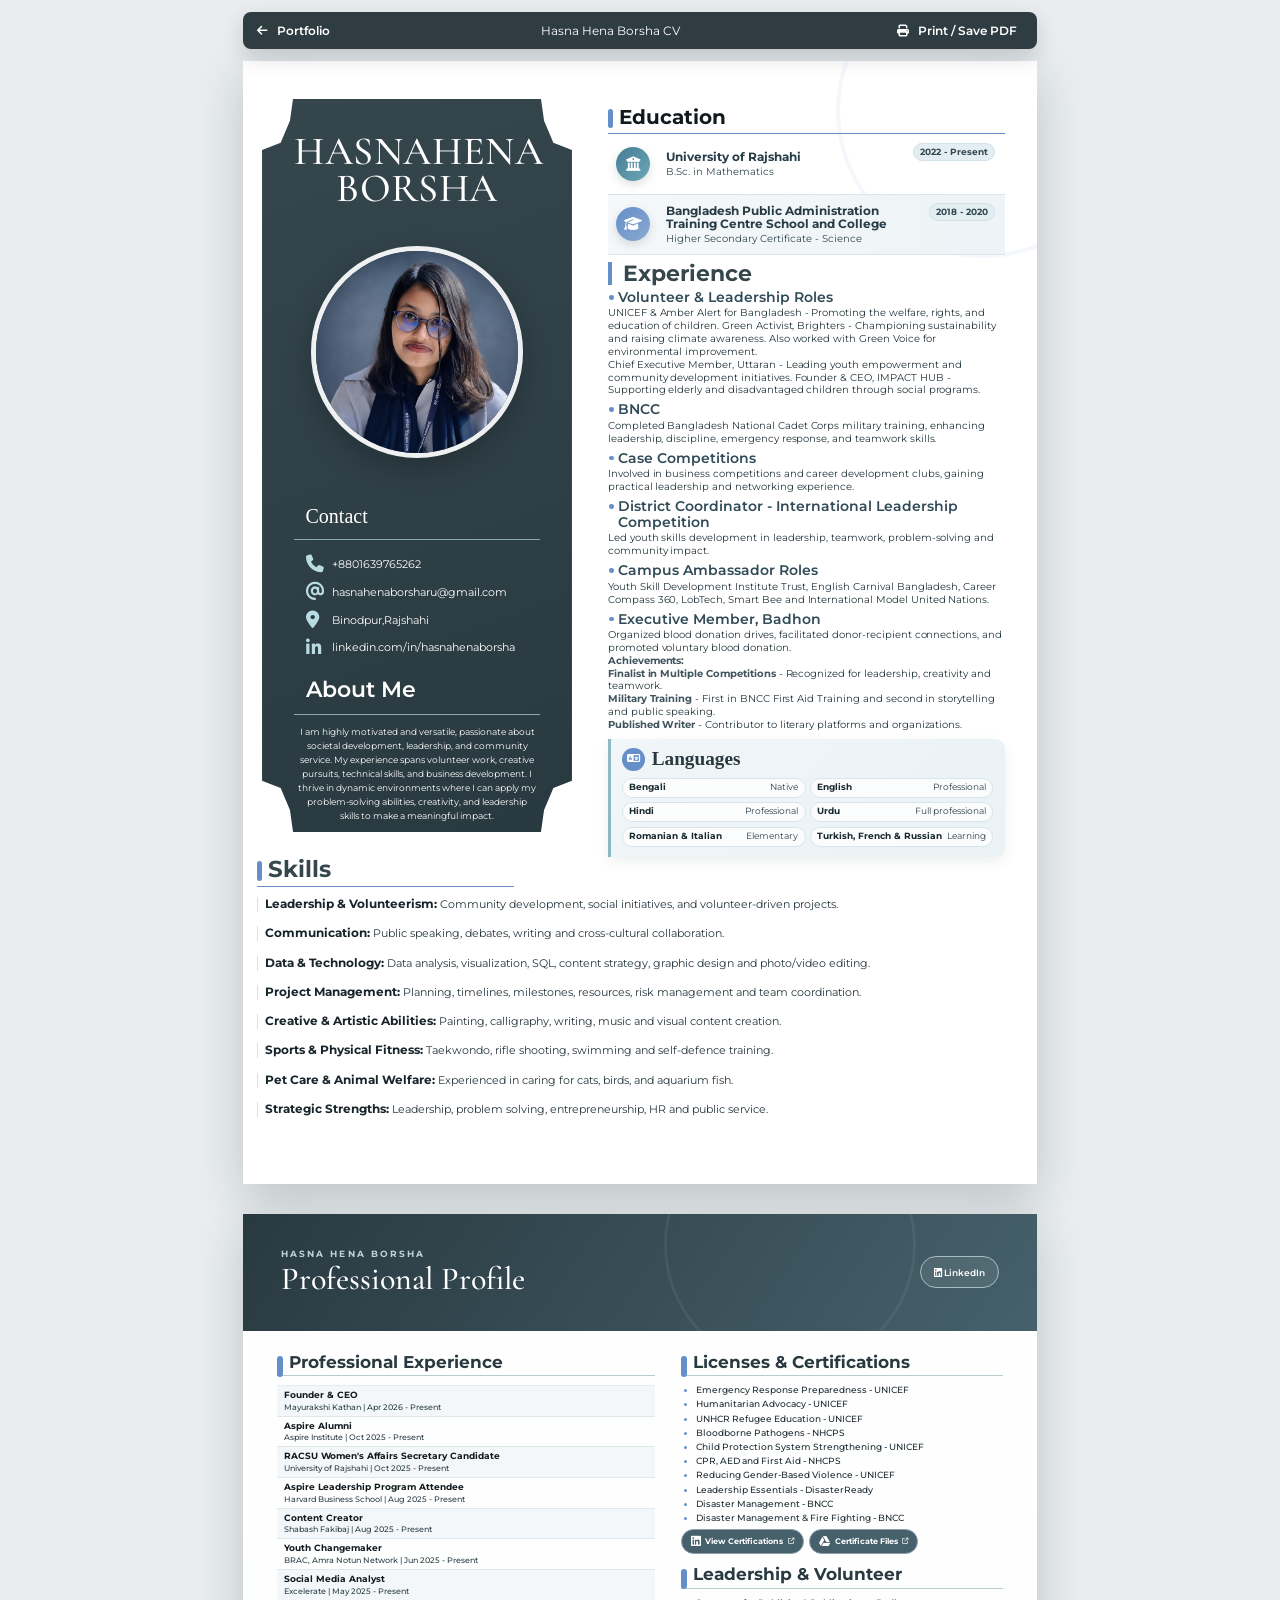
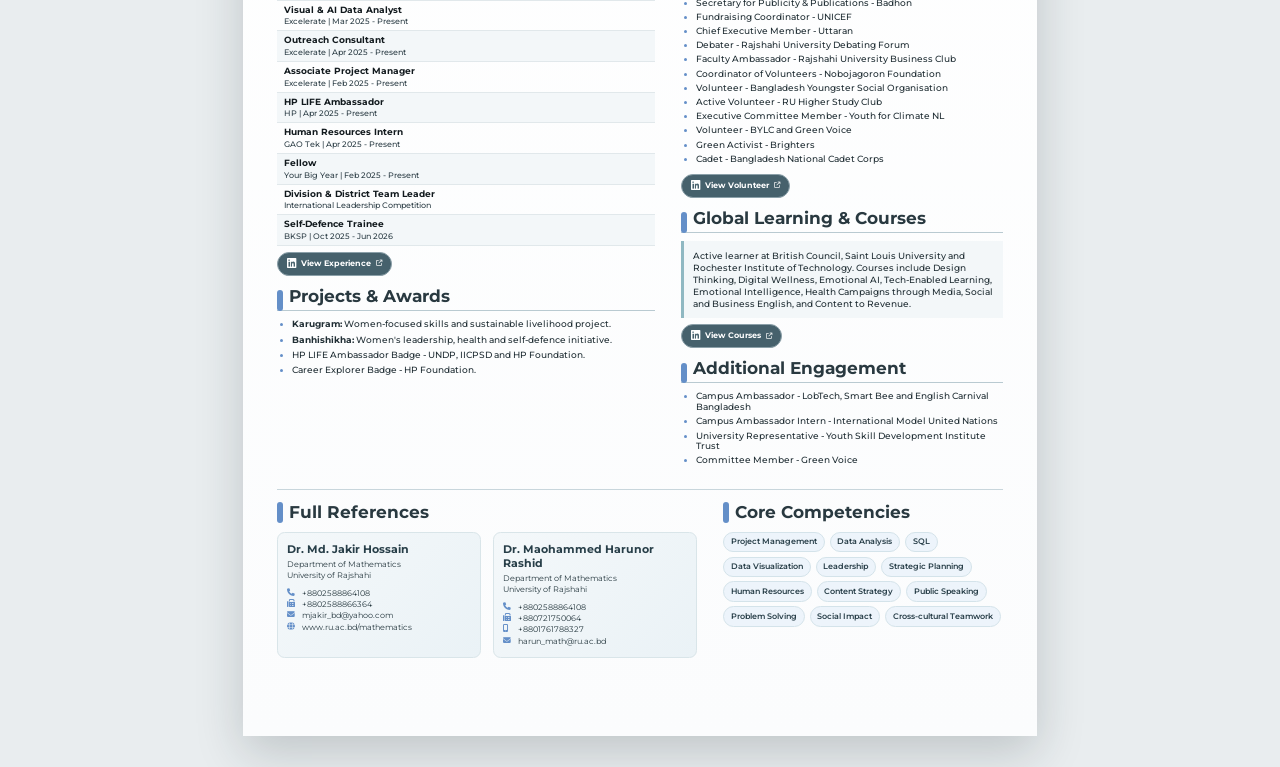
==== commit 267e9e59: "Use polished professional portrait in CV" ====
--- a/cv/index.html
+++ b/cv/index.html
@@ -1,8 +1,47 @@
-<!doctype html><html lang="en"><head><meta charset="utf-8"><meta name="viewport" content="width=device-width,initial-scale=1"><meta name="description" content="Curriculum vitae of Hasna Hena Borsha"><title>Hasna Hena Borsha | CV</title><link rel="preconnect" href="https://fonts.googleapis.com"><link rel="preconnect" href="https://fonts.gstatic.com" crossorigin><link href="https://fonts.googleapis.com/css2?family=Cormorant+Garamond:wght@500&family=Montserrat:wght@400;500;600;700&display=swap" rel="stylesheet"><link rel="stylesheet" href="https://cdnjs.cloudflare.com/ajax/libs/font-awesome/6.7.2/css/all.min.css"><link rel="stylesheet" href="style.css"></head><body>
+<!doctype html><html lang="en"><head>
+<meta charset="utf-8">
+<meta name="viewport" content="width=device-width, initial-scale=1, user-scalable=yes">
+<title>Hasna Hena Borsha | Professional CV</title>
+<meta name="description" content="Professional CV of Hasna Hena Borsha, Founder and CEO, project manager, data analyst, youth leader, volunteer, Mathematics student and social-impact professional from Rajshahi, Bangladesh.">
+<meta name="keywords" content="Hasna Hena Borsha CV, project manager, data analyst, leadership, volunteer, Mathematics, University of Rajshahi, social impact, Bangladesh">
+<meta name="author" content="Hasna Hena Borsha">
+<meta name="robots" content="index, follow, max-image-preview:large, max-snippet:-1, max-video-preview:-1">
+<meta name="googlebot" content="index, follow">
+<meta name="theme-color" content="#35464d">
+<meta name="color-scheme" content="light">
+<link rel="canonical" href="https://borsha.pages.dev/cv/">
+<link rel="alternate" hreflang="en" href="https://borsha.pages.dev/cv/">
+<link rel="icon" href="assets/favicon.svg" type="image/svg+xml">
+<link rel="apple-touch-icon" href="assets/profile-professional.png">
+<link rel="manifest" href="manifest.webmanifest">
+<meta property="og:type" content="profile">
+<meta property="profile:first_name" content="Hasna Hena">
+<meta property="profile:last_name" content="Borsha">
+<meta property="og:locale" content="en_US">
+<meta property="og:site_name" content="Hasna Hena Borsha Portfolio">
+<meta property="og:title" content="Hasna Hena Borsha | Professional CV">
+<meta property="og:description" content="Explore the professional experience, education, certifications, leadership, volunteer work, projects and skills of Hasna Hena Borsha.">
+<meta property="og:url" content="https://borsha.pages.dev/cv/">
+<meta property="og:image" content="https://borsha.pages.dev/cv/assets/og-cv.png">
+<meta property="og:image:secure_url" content="https://borsha.pages.dev/cv/assets/og-cv.png">
+<meta property="og:image:type" content="image/png">
+<meta property="og:image:width" content="1731">
+<meta property="og:image:height" content="909">
+<meta property="og:image:alt" content="Hasna Hena Borsha professional CV preview">
+<meta name="twitter:card" content="summary_large_image">
+<meta name="twitter:title" content="Hasna Hena Borsha | Professional CV">
+<meta name="twitter:description" content="Experience, education, certifications, leadership, volunteer work, projects and professional skills.">
+<meta name="twitter:image" content="https://borsha.pages.dev/cv/assets/og-cv.png">
+<meta name="twitter:image:alt" content="Hasna Hena Borsha professional CV preview">
+<link rel="preconnect" href="https://fonts.googleapis.com"><link rel="preconnect" href="https://fonts.gstatic.com" crossorigin>
+<link href="https://fonts.googleapis.com/css2?family=Cormorant+Garamond:wght@500&family=Montserrat:wght@400;500;600;700&display=swap" rel="stylesheet">
+<link rel="stylesheet" href="https://cdnjs.cloudflare.com/ajax/libs/font-awesome/6.7.2/css/all.min.css"><link rel="stylesheet" href="style.css">
+<script type="application/ld+json">{"@context":"https://schema.org","@type":"Person","name":"Hasna Hena Borsha","url":"https://borsha.pages.dev/cv/","image":"https://borsha.pages.dev/cv/assets/profile-professional.png","email":"mailto:hasnahenaborsharu@gmail.com","telephone":"+8801639765262","address":{"@type":"PostalAddress","addressLocality":"Rajshahi","addressCountry":"BD"},"alumniOf":{"@type":"CollegeOrUniversity","name":"University of Rajshahi"},"jobTitle":["Founder and CEO","Project Manager","Data Analyst"],"sameAs":["https://www.linkedin.com/in/hasnahenaborsha","https://github.com/HasnaHenaBorsha"]}</script>
+</head><body>
 <nav class="toolbar"><a href="../"><i class="fa-solid fa-arrow-left"></i> Portfolio</a><span>Hasna Hena Borsha CV</span><button id="printCv" type="button"><i class="fa-solid fa-print"></i> Print / Save PDF</button></nav>
 <main class="document">
 <section class="cv-page page-one" aria-label="CV page 1">
-  <aside class="sidebar"><h1>HASNAHENA<br>BORSHA</h1><img class="portrait" src="assets/profile.jpg" alt="Hasna Hena Borsha">
+  <aside class="sidebar"><h1>HASNAHENA<br>BORSHA</h1><img class="portrait" src="assets/profile-professional.png" alt="Professional portrait of Hasna Hena Borsha">
     <section class="contact"><h2>Contact</h2><ul><li><i class="fa-solid fa-phone"></i><a href="tel:+8801639765262">+8801639765262</a></li><li><i class="fa-solid fa-at"></i><a href="mailto:hasnahenaborsharu@gmail.com">hasnahenaborsharu@gmail.com</a></li><li><i class="fa-solid fa-location-dot"></i><span>Binodpur,Rajshahi</span></li><li><i class="fa-brands fa-linkedin-in"></i><a href="https://www.linkedin.com/in/hasnahenaborsha" target="_blank" rel="noopener noreferrer">linkedin.com/in/hasnahenaborsha</a></li></ul></section>
     <section class="about"><h2>About Me</h2><p>I am highly motivated and versatile, passionate about societal development, leadership, and community service. My experience spans volunteer work, creative pursuits, technical skills, and business development. I thrive in dynamic environments where I can apply my problem-solving abilities, creativity, and leadership skills to make a meaningful impact.</p></section>
   </aside>
@@ -36,8 +75,8 @@
   </div>
   <div class="page-two-bottom">
     <section class="bottom-section full-references"><h2>Full References</h2><div class="reference-detail-grid">
-      <article><h3>Dr. Md. Jakir Hossain</h3><p>Department of Mathematics<br>University of Rajshahi</p><ul><li><i class="fa-solid fa-phone"></i> +8802588864108</li><li><i class="fa-solid fa-fax"></i> +8802588866364</li><li><i class="fa-solid fa-envelope"></i> mjakir_bd@yahoo.com</li><li><i class="fa-solid fa-globe"></i> www.ru.ac.bd/mathematics</li></ul></article>
-      <article><h3>Dr. Maohammed Harunor Rashid</h3><p>Department of Mathematics<br>University of Rajshahi</p><ul><li><i class="fa-solid fa-phone"></i> +8802588864108</li><li><i class="fa-solid fa-fax"></i> +880721750064</li><li><i class="fa-solid fa-mobile-screen"></i> +8801761788327</li><li><i class="fa-solid fa-envelope"></i> harun_math@ru.ac.bd</li></ul></article>
+      <article><h3>Dr. Md. Jakir Hossain</h3><p>Department of Mathematics<br>University of Rajshahi</p><ul><li><i class="fa-solid fa-phone"></i><a href="tel:+8802588864108">+8802588864108</a></li><li><i class="fa-solid fa-fax"></i><a href="tel:+8802588866364">+8802588866364</a></li><li><i class="fa-solid fa-envelope"></i><a href="mailto:mjakir_bd@yahoo.com">mjakir_bd@yahoo.com</a></li><li><i class="fa-solid fa-globe"></i><a href="https://www.ru.ac.bd/mathematics" target="_blank" rel="noopener noreferrer">www.ru.ac.bd/mathematics</a></li></ul></article>
+      <article><h3>Dr. Maohammed Harunor Rashid</h3><p>Department of Mathematics<br>University of Rajshahi</p><ul><li><i class="fa-solid fa-phone"></i><a href="tel:+8802588864108">+8802588864108</a></li><li><i class="fa-solid fa-fax"></i><a href="tel:+880721750064">+880721750064</a></li><li><i class="fa-solid fa-mobile-screen"></i><a href="tel:+8801761788327">+8801761788327</a></li><li><i class="fa-solid fa-envelope"></i><a href="mailto:harun_math@ru.ac.bd">harun_math@ru.ac.bd</a></li></ul></article>
     </div></section>
     <section class="bottom-section competencies"><h2>Core Competencies</h2><div class="competency-tags"><span>Project Management</span><span>Data Analysis</span><span>SQL</span><span>Data Visualization</span><span>Leadership</span><span>Strategic Planning</span><span>Human Resources</span><span>Content Strategy</span><span>Public Speaking</span><span>Problem Solving</span><span>Social Impact</span><span>Cross-cultural Teamwork</span></div></section>
   </div>
--- a/cv/style.css
+++ b/cv/style.css
@@ -23,7 +23,8 @@
 .updated-page .resume-columns { padding:6mm 9mm 3mm; }.updated-page .resume-section { margin-bottom:3.2mm; }.updated-page .role-list p { padding-top:1.05mm; padding-bottom:1.05mm; }.updated-page .page-two-bottom { padding-top:3.5mm; }.updated-page .reference-detail-grid article { padding:2.4mm; }.updated-page .reference-detail-grid li { margin:.6mm 0; }.updated-page .bottom-section .contact-title { margin-top:3mm; }.updated-page .professional-contact { padding:1.8mm 2.2mm; line-height:1.5; }
 .updated-page .section-profile-link,.updated-page .credential-link,.updated-page .drive-link { color:#fff; background:#46616c; border-color:#8ba0a9; box-shadow:none; }
 .cv-page { color:#11191d; }.education-copy p,.education-row strong { color:#334850; }.experience p,.skills p { color:#26363d; }.skills b { color:#17252b; }.language-list span { color:#30434b; }.language-list b { color:#16272e; }.updated-page .role-list span { color:#304149; font-weight:500; }.updated-page .resume-section li,.updated-page .compact-copy { color:#202e34; font-weight:500; }.updated-page .reference-detail-grid p,.updated-page .reference-detail-grid li { color:#26383f; }.updated-page .competency-tags span { color:#263d47; }.updated-page .professional-contact { color:#25373f; }
-@media screen and (max-width:820px) {
+.reference-detail-grid a,.reference-detail-grid a:link,.reference-detail-grid a:visited,.reference-detail-grid a:hover,.reference-detail-grid a:active { color:inherit; border:0!important; text-decoration:none!important; text-decoration-line:none!important; }.reference-detail-grid a:hover { color:#0a66c2; }
+@media screen and (max-width:0px) {
   html { background:#eef2f4; }
   body { overflow-x:hidden; }
   .toolbar { position:sticky; width:calc(100% - 16px); margin:8px auto; padding:9px 11px; }
@@ -89,11 +90,18 @@
   .competency-tags span { padding:6px 9px; font-size:9px; }
 }
 
-@media screen and (max-width:430px) {
+@media screen and (max-width:0px) {
   .contact ul { grid-template-columns:1fr; }
   .sidebar h1 { font-size:37px; }
   .main-info { padding-right:16px; padding-left:16px; }
   .skills { padding-right:16px; padding-left:16px; }
   .language-list { grid-template-columns:1fr; }
 }
-@media print { @page { size:A4; margin:0; } html,body { background:#fff; } body { -webkit-print-color-adjust:exact; print-color-adjust:exact; }.toolbar { display:none!important; }.document { width:210mm; height:594mm; margin:0; overflow:hidden; }.cv-page { height:297mm; margin:0; box-shadow:none; } }
+body.mobile-desktop { overflow-x:hidden; }.mobile-desktop .document { width:210mm; padding:0; overflow:visible; }.mobile-desktop .cv-page { width:210mm; height:297mm; min-height:297mm; border-radius:0; }
+@media screen and (max-width:340px) { body { overflow-x:hidden; }.document { width:210mm; margin-left:8px; zoom:.38; } }
+@media screen and (min-width:341px) and (max-width:380px) { body { overflow-x:hidden; }.document { width:210mm; margin-left:8px; zoom:.43; } }
+@media screen and (min-width:381px) and (max-width:430px) { body { overflow-x:hidden; }.document { width:210mm; margin-left:8px; zoom:.47; } }
+@media screen and (min-width:431px) and (max-width:520px) { body { overflow-x:hidden; }.document { width:210mm; margin-left:8px; zoom:.57; } }
+@media screen and (min-width:521px) and (max-width:650px) { body { overflow-x:hidden; }.document { width:210mm; margin-left:8px; zoom:.72; } }
+@media screen and (min-width:651px) and (max-width:820px) { body { overflow-x:hidden; }.document { width:210mm; margin-left:8px; zoom:.88; } }
+@media print { @page { size:A4; margin:0; } html,body { background:#fff; } body { -webkit-print-color-adjust:exact; print-color-adjust:exact; }.toolbar { display:none!important; }.document { width:210mm!important; height:594mm!important; margin:0!important; overflow:hidden; transform:none!important; }.cv-page { height:297mm; margin:0; box-shadow:none; } }
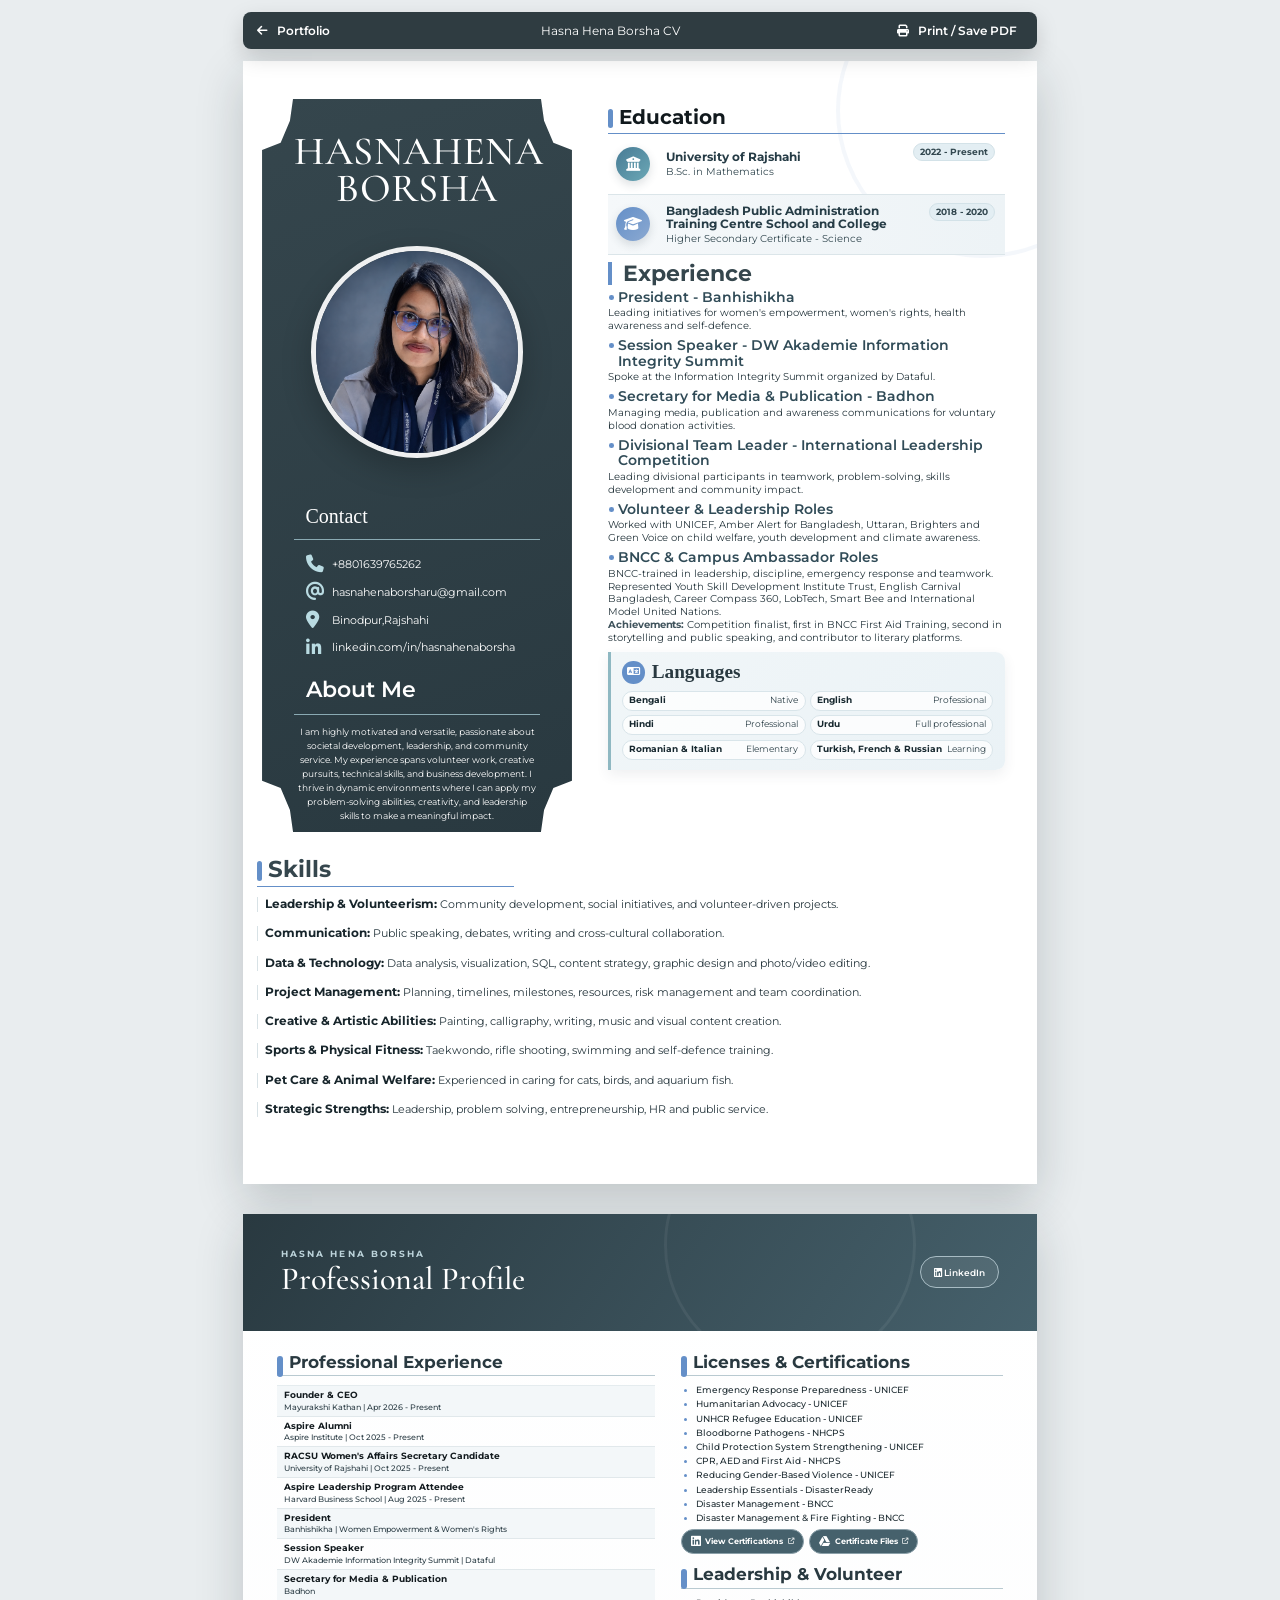
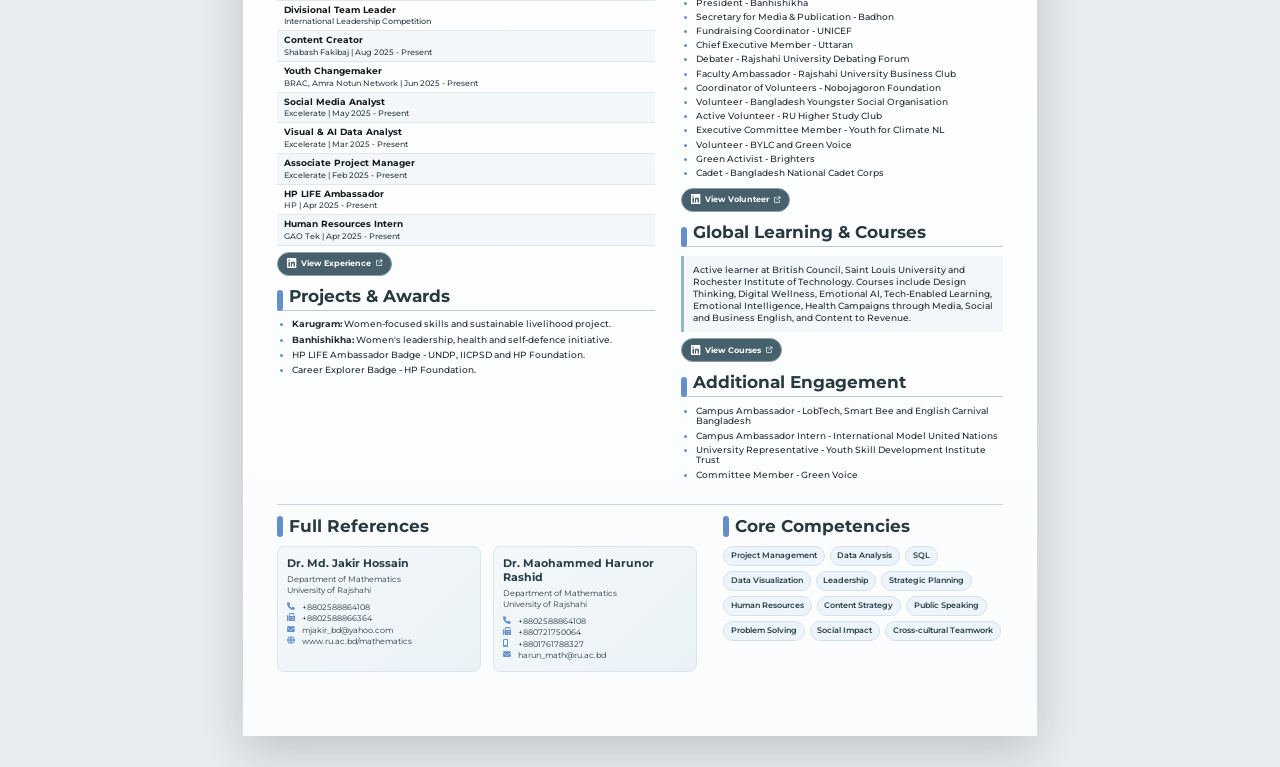
==== commit 06873206: "Update CV leadership and speaking roles" ====
--- a/cv/index.html
+++ b/cv/index.html
@@ -47,10 +47,13 @@
   </aside>
   <div class="main-info">
     <section class="education"><h2>Education</h2><div class="education-row"><span class="education-icon university-icon"><i class="fa-solid fa-building-columns"></i></span><div class="education-copy"><h3>University of Rajshahi</h3><p>B.Sc. in Mathematics</p></div><strong>2022 - Present</strong></div><div class="education-row"><span class="education-icon college-icon"><i class="fa-solid fa-graduation-cap"></i></span><div class="education-copy"><h3>Bangladesh Public Administration Training Centre School and College</h3><p>Higher Secondary Certificate - Science</p></div><strong>2018 - 2020</strong></div></section>
-    <section class="experience"><h2>Experience</h2><h3>Volunteer &amp; Leadership Roles</h3><p>UNICEF &amp; Amber Alert for Bangladesh - Promoting the welfare, rights, and education of children. Green Activist, Brighters - Championing sustainability and raising climate awareness. Also worked with Green Voice for environmental improvement.</p><p>Chief Executive Member, Uttaran - Leading youth empowerment and community development initiatives. Founder &amp; CEO, IMPACT HUB - Supporting elderly and disadvantaged children through social programs.</p>
-      <h3>BNCC</h3><p>Completed Bangladesh National Cadet Corps military training, enhancing leadership, discipline, emergency response, and teamwork skills.</p><h3>Case Competitions</h3><p>Involved in business competitions and career development clubs, gaining practical leadership and networking experience.</p>
-      <h3>District Coordinator - International Leadership Competition</h3><p>Led youth skills development in leadership, teamwork, problem-solving and community impact.</p><h3>Campus Ambassador Roles</h3><p>Youth Skill Development Institute Trust, English Carnival Bangladesh, Career Compass 360, LobTech, Smart Bee and International Model United Nations.</p>
-      <h3>Executive Member, Badhon</h3><p>Organized blood donation drives, facilitated donor-recipient connections, and promoted voluntary blood donation.</p><p><b>Achievements:</b><br><b>Finalist in Multiple Competitions</b> - Recognized for leadership, creativity and teamwork.<br><b>Military Training</b> - First in BNCC First Aid Training and second in storytelling and public speaking.<br><b>Published Writer</b> - Contributor to literary platforms and organizations.</p>
+    <section class="experience"><h2>Experience</h2><h3>President - Banhishikha</h3><p>Leading initiatives for women's empowerment, women's rights, health awareness and self-defence.</p>
+      <h3>Session Speaker - DW Akademie Information Integrity Summit</h3><p>Spoke at the Information Integrity Summit organized by Dataful.</p>
+      <h3>Secretary for Media &amp; Publication - Badhon</h3><p>Managing media, publication and awareness communications for voluntary blood donation activities.</p>
+      <h3>Divisional Team Leader - International Leadership Competition</h3><p>Leading divisional participants in teamwork, problem-solving, skills development and community impact.</p>
+      <h3>Volunteer &amp; Leadership Roles</h3><p>Worked with UNICEF, Amber Alert for Bangladesh, Uttaran, Brighters and Green Voice on child welfare, youth development and climate awareness.</p>
+      <h3>BNCC &amp; Campus Ambassador Roles</h3><p>BNCC-trained in leadership, discipline, emergency response and teamwork. Represented Youth Skill Development Institute Trust, English Carnival Bangladesh, Career Compass 360, LobTech, Smart Bee and International Model United Nations.</p>
+      <p><b>Achievements:</b> Competition finalist, first in BNCC First Aid Training, second in storytelling and public speaking, and contributor to literary platforms.</p>
     </section>
     <section class="languages"><h2><i class="fa-solid fa-language"></i> Languages</h2><div class="language-list"><span><b>Bengali</b> Native</span><span><b>English</b> Professional</span><span><b>Hindi</b> Professional</span><span><b>Urdu</b> Full professional</span><span><b>Romanian &amp; Italian</b> Elementary</span><span><b>Turkish, French &amp; Russian</b> Learning</span></div></section>
   </div>
@@ -62,13 +65,13 @@
   <div class="resume-columns">
     <div class="resume-column">
       <section class="resume-section has-section-link"><h2>Professional Experience</h2><div class="role-list">
-        <p><b>Founder &amp; CEO</b><span>Mayurakshi Kathan | Apr 2026 - Present</span></p><p><b>Aspire Alumni</b><span>Aspire Institute | Oct 2025 - Present</span></p><p><b>RACSU Women's Affairs Secretary Candidate</b><span>University of Rajshahi | Oct 2025 - Present</span></p><p><b>Aspire Leadership Program Attendee</b><span>Harvard Business School | Aug 2025 - Present</span></p><p><b>Content Creator</b><span>Shabash Fakibaj | Aug 2025 - Present</span></p><p><b>Youth Changemaker</b><span>BRAC, Amra Notun Network | Jun 2025 - Present</span></p><p><b>Social Media Analyst</b><span>Excelerate | May 2025 - Present</span></p><p><b>Visual &amp; AI Data Analyst</b><span>Excelerate | Mar 2025 - Present</span></p><p><b>Outreach Consultant</b><span>Excelerate | Apr 2025 - Present</span></p><p><b>Associate Project Manager</b><span>Excelerate | Feb 2025 - Present</span></p><p><b>HP LIFE Ambassador</b><span>HP | Apr 2025 - Present</span></p><p><b>Human Resources Intern</b><span>GAO Tek | Apr 2025 - Present</span></p><p><b>Fellow</b><span>Your Big Year | Feb 2025 - Present</span></p><p><b>Division &amp; District Team Leader</b><span>International Leadership Competition</span></p><p><b>Self-Defence Trainee</b><span>BKSP | Oct 2025 - Jun 2026</span></p>
+        <p><b>Founder &amp; CEO</b><span>Mayurakshi Kathan | Apr 2026 - Present</span></p><p><b>Aspire Alumni</b><span>Aspire Institute | Oct 2025 - Present</span></p><p><b>RACSU Women's Affairs Secretary Candidate</b><span>University of Rajshahi | Oct 2025 - Present</span></p><p><b>Aspire Leadership Program Attendee</b><span>Harvard Business School | Aug 2025 - Present</span></p><p><b>President</b><span>Banhishikha | Women Empowerment &amp; Women's Rights</span></p><p><b>Session Speaker</b><span>DW Akademie Information Integrity Summit | Dataful</span></p><p><b>Secretary for Media &amp; Publication</b><span>Badhon</span></p><p><b>Divisional Team Leader</b><span>International Leadership Competition</span></p><p><b>Content Creator</b><span>Shabash Fakibaj | Aug 2025 - Present</span></p><p><b>Youth Changemaker</b><span>BRAC, Amra Notun Network | Jun 2025 - Present</span></p><p><b>Social Media Analyst</b><span>Excelerate | May 2025 - Present</span></p><p><b>Visual &amp; AI Data Analyst</b><span>Excelerate | Mar 2025 - Present</span></p><p><b>Associate Project Manager</b><span>Excelerate | Feb 2025 - Present</span></p><p><b>HP LIFE Ambassador</b><span>HP | Apr 2025 - Present</span></p><p><b>Human Resources Intern</b><span>GAO Tek | Apr 2025 - Present</span></p>
       </div><a class="section-profile-link" href="https://www.linkedin.com/in/hasnahenaborsha/details/experience/" target="_blank" rel="noopener noreferrer"><i class="fa-brands fa-linkedin"></i> View Experience <i class="fa-solid fa-arrow-up-right-from-square"></i></a></section>
       <section class="resume-section"><h2>Projects &amp; Awards</h2><ul><li><b>Karugram:</b> Women-focused skills and sustainable livelihood project.</li><li><b>Banhishikha:</b> Women's leadership, health and self-defence initiative.</li><li>HP LIFE Ambassador Badge - UNDP, IICPSD and HP Foundation.</li><li>Career Explorer Badge - HP Foundation.</li></ul></section>
     </div>
     <div class="resume-column">
       <section class="resume-section"><h2>Licenses &amp; Certifications</h2><ul class="dense-list"><li>Emergency Response Preparedness - UNICEF</li><li>Humanitarian Advocacy - UNICEF</li><li>UNHCR Refugee Education - UNICEF</li><li>Bloodborne Pathogens - NHCPS</li><li>Child Protection System Strengthening - UNICEF</li><li>CPR, AED and First Aid - NHCPS</li><li>Reducing Gender-Based Violence - UNICEF</li><li>Leadership Essentials - DisasterReady</li><li>Disaster Management - BNCC</li><li>Disaster Management &amp; Fire Fighting - BNCC</li></ul><div class="credential-actions"><a class="credential-link" href="https://www.linkedin.com/in/hasnahenaborsha/details/certifications/" target="_blank" rel="noopener noreferrer" aria-label="View all certifications on LinkedIn"><i class="fa-brands fa-linkedin"></i><span>View Certifications</span><i class="fa-solid fa-arrow-up-right-from-square"></i></a><a class="credential-link drive-link" href="https://drive.google.com/drive/folders/1Pi4i0VZjunY_saA0-ICq05vXhB8y-dGp?usp=sharing" target="_blank" rel="noopener noreferrer" aria-label="View certification files on Google Drive"><i class="fa-brands fa-google-drive"></i><span>Certificate Files</span><i class="fa-solid fa-arrow-up-right-from-square"></i></a></div></section>
-      <section class="resume-section has-section-link"><h2>Leadership &amp; Volunteer</h2><ul class="dense-list"><li>Secretary for Publicity &amp; Publications - Badhon</li><li>Fundraising Coordinator - UNICEF</li><li>Chief Executive Member - Uttaran</li><li>Debater - Rajshahi University Debating Forum</li><li>Faculty Ambassador - Rajshahi University Business Club</li><li>Coordinator of Volunteers - Nobojagoron Foundation</li><li>Volunteer - Bangladesh Youngster Social Organisation</li><li>Active Volunteer - RU Higher Study Club</li><li>Executive Committee Member - Youth for Climate NL</li><li>Volunteer - BYLC and Green Voice</li><li>Green Activist - Brighters</li><li>Cadet - Bangladesh National Cadet Corps</li></ul><a class="section-profile-link" href="https://www.linkedin.com/in/hasnahenaborsha/details/volunteering-experiences/" target="_blank" rel="noopener noreferrer"><i class="fa-brands fa-linkedin"></i> View Volunteer <i class="fa-solid fa-arrow-up-right-from-square"></i></a></section>
+      <section class="resume-section has-section-link"><h2>Leadership &amp; Volunteer</h2><ul class="dense-list"><li>President - Banhishikha</li><li>Secretary for Media &amp; Publication - Badhon</li><li>Fundraising Coordinator - UNICEF</li><li>Chief Executive Member - Uttaran</li><li>Debater - Rajshahi University Debating Forum</li><li>Faculty Ambassador - Rajshahi University Business Club</li><li>Coordinator of Volunteers - Nobojagoron Foundation</li><li>Volunteer - Bangladesh Youngster Social Organisation</li><li>Active Volunteer - RU Higher Study Club</li><li>Executive Committee Member - Youth for Climate NL</li><li>Volunteer - BYLC and Green Voice</li><li>Green Activist - Brighters</li><li>Cadet - Bangladesh National Cadet Corps</li></ul><a class="section-profile-link" href="https://www.linkedin.com/in/hasnahenaborsha/details/volunteering-experiences/" target="_blank" rel="noopener noreferrer"><i class="fa-brands fa-linkedin"></i> View Volunteer <i class="fa-solid fa-arrow-up-right-from-square"></i></a></section>
       <section class="resume-section has-section-link"><h2>Global Learning &amp; Courses</h2><p class="compact-copy">Active learner at British Council, Saint Louis University and Rochester Institute of Technology. Courses include Design Thinking, Digital Wellness, Emotional AI, Tech-Enabled Learning, Emotional Intelligence, Health Campaigns through Media, Social and Business English, and Content to Revenue.</p><a class="section-profile-link" href="https://www.linkedin.com/in/hasnahenaborsha/details/courses/" target="_blank" rel="noopener noreferrer"><i class="fa-brands fa-linkedin"></i> View Courses <i class="fa-solid fa-arrow-up-right-from-square"></i></a></section>
       <section class="resume-section"><h2>Additional Engagement</h2><ul class="dense-list"><li>Campus Ambassador - LobTech, Smart Bee and English Carnival Bangladesh</li><li>Campus Ambassador Intern - International Model United Nations</li><li>University Representative - Youth Skill Development Institute Trust</li><li>Committee Member - Green Voice</li></ul></section>
     </div>
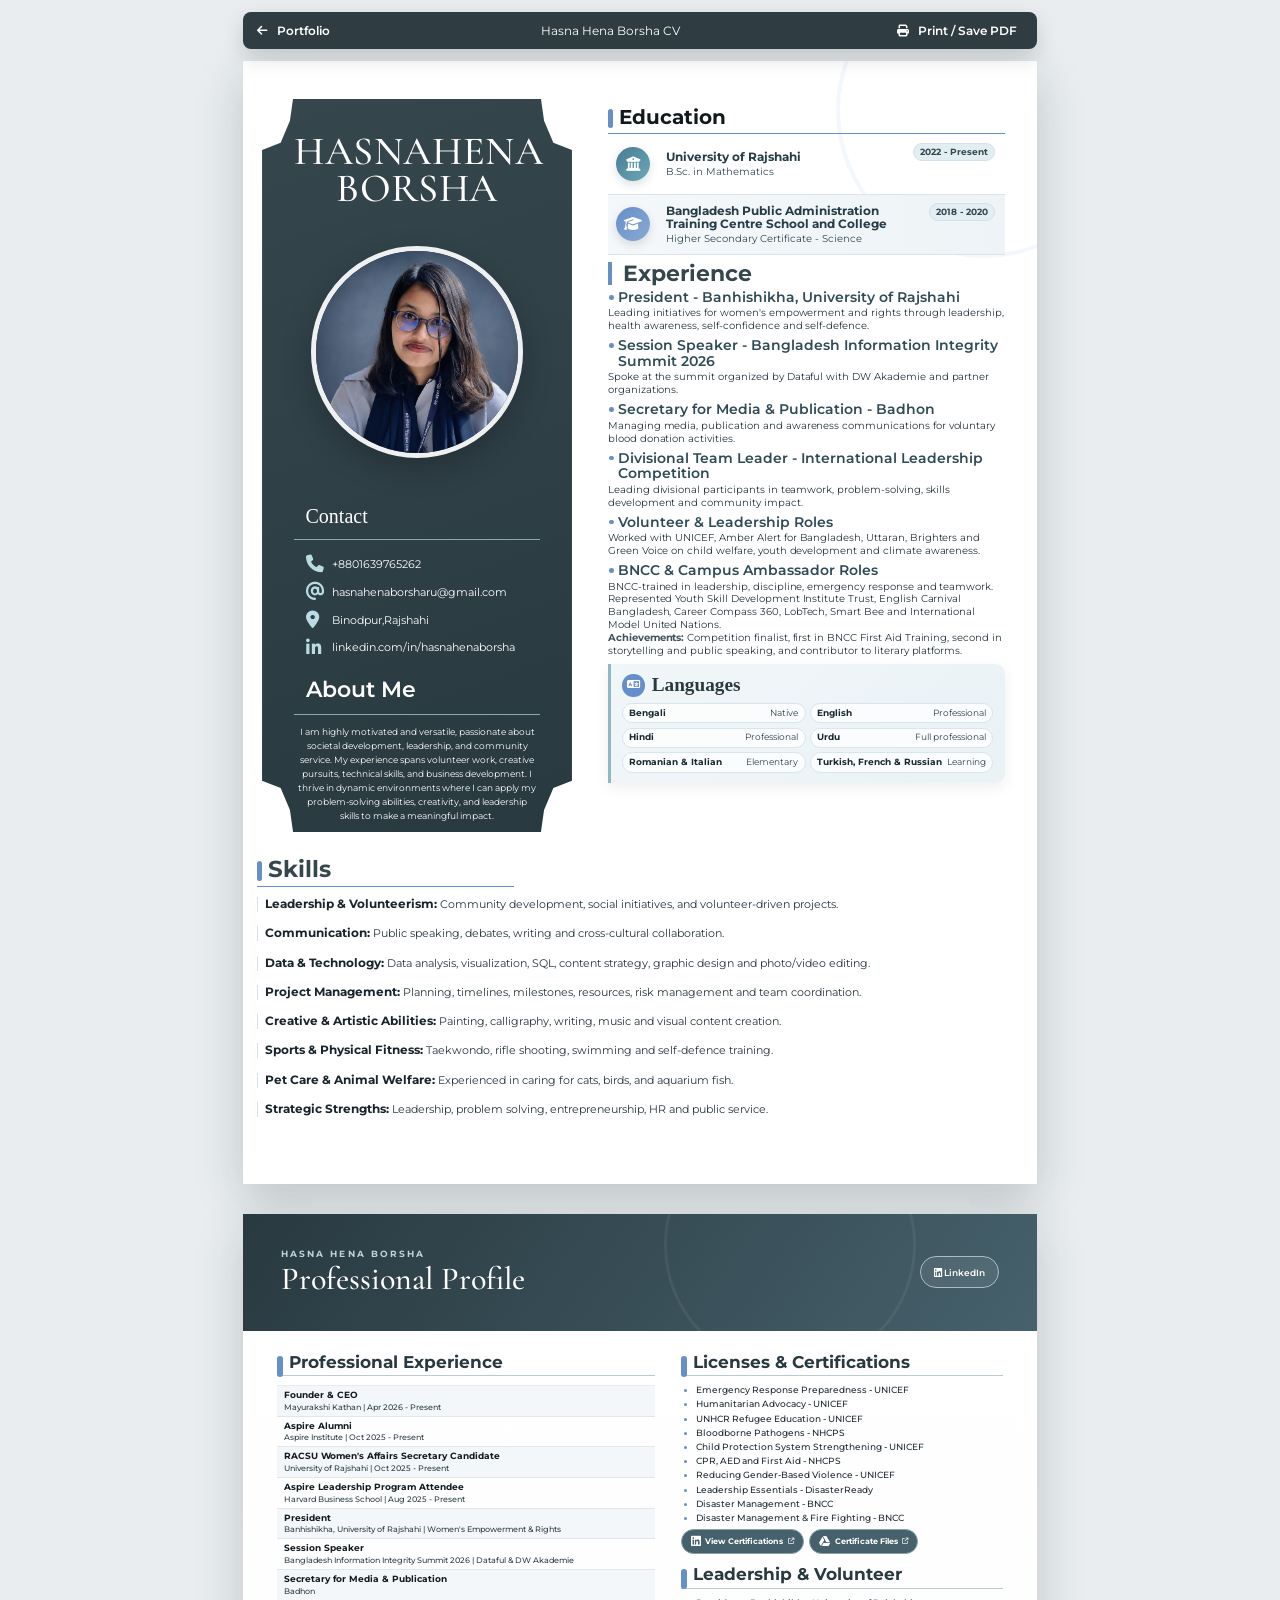
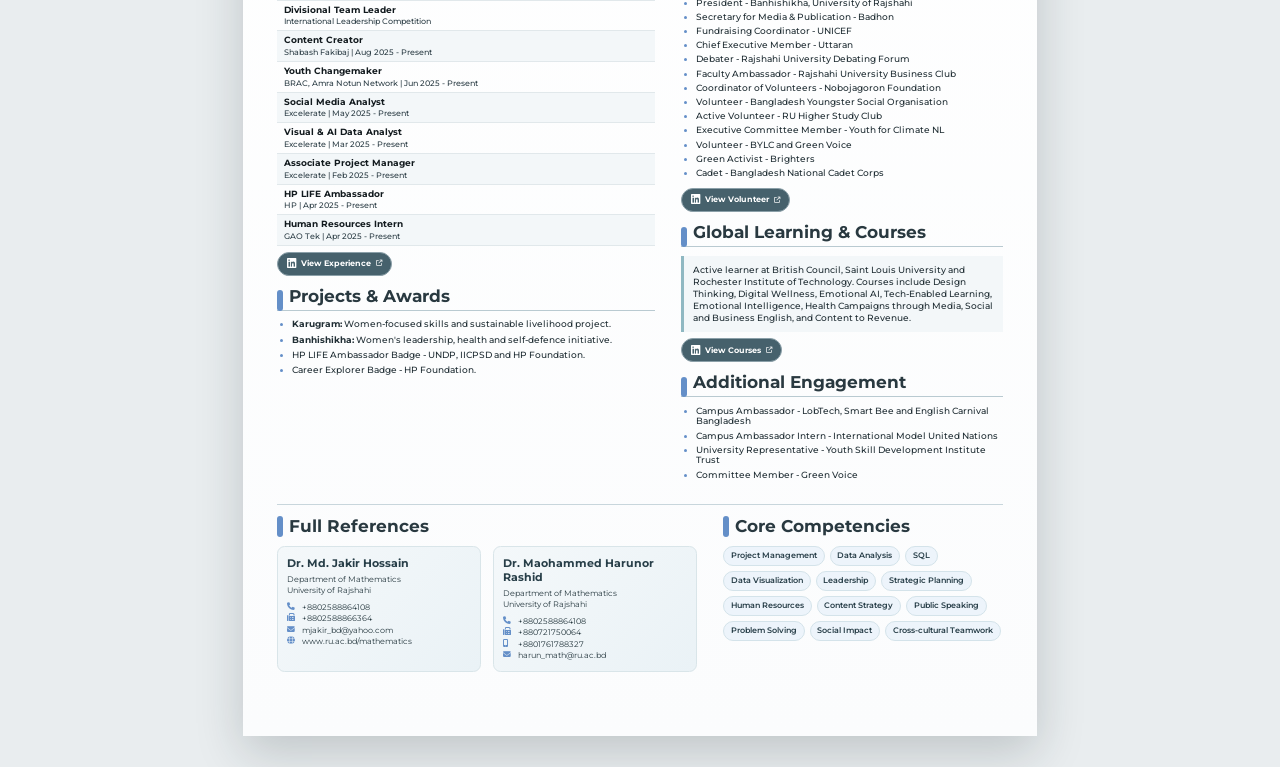
==== commit 0011859e: "Correct CV summit and leadership details" ====
--- a/cv/index.html
+++ b/cv/index.html
@@ -47,8 +47,8 @@
   </aside>
   <div class="main-info">
     <section class="education"><h2>Education</h2><div class="education-row"><span class="education-icon university-icon"><i class="fa-solid fa-building-columns"></i></span><div class="education-copy"><h3>University of Rajshahi</h3><p>B.Sc. in Mathematics</p></div><strong>2022 - Present</strong></div><div class="education-row"><span class="education-icon college-icon"><i class="fa-solid fa-graduation-cap"></i></span><div class="education-copy"><h3>Bangladesh Public Administration Training Centre School and College</h3><p>Higher Secondary Certificate - Science</p></div><strong>2018 - 2020</strong></div></section>
-    <section class="experience"><h2>Experience</h2><h3>President - Banhishikha</h3><p>Leading initiatives for women's empowerment, women's rights, health awareness and self-defence.</p>
-      <h3>Session Speaker - DW Akademie Information Integrity Summit</h3><p>Spoke at the Information Integrity Summit organized by Dataful.</p>
+    <section class="experience"><h2>Experience</h2><h3>President - Banhishikha, University of Rajshahi</h3><p>Leading initiatives for women's empowerment and rights through leadership, health awareness, self-confidence and self-defence.</p>
+      <h3>Session Speaker - Bangladesh Information Integrity Summit 2026</h3><p>Spoke at the summit organized by Dataful with DW Akademie and partner organizations.</p>
       <h3>Secretary for Media &amp; Publication - Badhon</h3><p>Managing media, publication and awareness communications for voluntary blood donation activities.</p>
       <h3>Divisional Team Leader - International Leadership Competition</h3><p>Leading divisional participants in teamwork, problem-solving, skills development and community impact.</p>
       <h3>Volunteer &amp; Leadership Roles</h3><p>Worked with UNICEF, Amber Alert for Bangladesh, Uttaran, Brighters and Green Voice on child welfare, youth development and climate awareness.</p>
@@ -65,13 +65,13 @@
   <div class="resume-columns">
     <div class="resume-column">
       <section class="resume-section has-section-link"><h2>Professional Experience</h2><div class="role-list">
-        <p><b>Founder &amp; CEO</b><span>Mayurakshi Kathan | Apr 2026 - Present</span></p><p><b>Aspire Alumni</b><span>Aspire Institute | Oct 2025 - Present</span></p><p><b>RACSU Women's Affairs Secretary Candidate</b><span>University of Rajshahi | Oct 2025 - Present</span></p><p><b>Aspire Leadership Program Attendee</b><span>Harvard Business School | Aug 2025 - Present</span></p><p><b>President</b><span>Banhishikha | Women Empowerment &amp; Women's Rights</span></p><p><b>Session Speaker</b><span>DW Akademie Information Integrity Summit | Dataful</span></p><p><b>Secretary for Media &amp; Publication</b><span>Badhon</span></p><p><b>Divisional Team Leader</b><span>International Leadership Competition</span></p><p><b>Content Creator</b><span>Shabash Fakibaj | Aug 2025 - Present</span></p><p><b>Youth Changemaker</b><span>BRAC, Amra Notun Network | Jun 2025 - Present</span></p><p><b>Social Media Analyst</b><span>Excelerate | May 2025 - Present</span></p><p><b>Visual &amp; AI Data Analyst</b><span>Excelerate | Mar 2025 - Present</span></p><p><b>Associate Project Manager</b><span>Excelerate | Feb 2025 - Present</span></p><p><b>HP LIFE Ambassador</b><span>HP | Apr 2025 - Present</span></p><p><b>Human Resources Intern</b><span>GAO Tek | Apr 2025 - Present</span></p>
+        <p><b>Founder &amp; CEO</b><span>Mayurakshi Kathan | Apr 2026 - Present</span></p><p><b>Aspire Alumni</b><span>Aspire Institute | Oct 2025 - Present</span></p><p><b>RACSU Women's Affairs Secretary Candidate</b><span>University of Rajshahi | Oct 2025 - Present</span></p><p><b>Aspire Leadership Program Attendee</b><span>Harvard Business School | Aug 2025 - Present</span></p><p><b>President</b><span>Banhishikha, University of Rajshahi | Women's Empowerment &amp; Rights</span></p><p><b>Session Speaker</b><span>Bangladesh Information Integrity Summit 2026 | Dataful &amp; DW Akademie</span></p><p><b>Secretary for Media &amp; Publication</b><span>Badhon</span></p><p><b>Divisional Team Leader</b><span>International Leadership Competition</span></p><p><b>Content Creator</b><span>Shabash Fakibaj | Aug 2025 - Present</span></p><p><b>Youth Changemaker</b><span>BRAC, Amra Notun Network | Jun 2025 - Present</span></p><p><b>Social Media Analyst</b><span>Excelerate | May 2025 - Present</span></p><p><b>Visual &amp; AI Data Analyst</b><span>Excelerate | Mar 2025 - Present</span></p><p><b>Associate Project Manager</b><span>Excelerate | Feb 2025 - Present</span></p><p><b>HP LIFE Ambassador</b><span>HP | Apr 2025 - Present</span></p><p><b>Human Resources Intern</b><span>GAO Tek | Apr 2025 - Present</span></p>
       </div><a class="section-profile-link" href="https://www.linkedin.com/in/hasnahenaborsha/details/experience/" target="_blank" rel="noopener noreferrer"><i class="fa-brands fa-linkedin"></i> View Experience <i class="fa-solid fa-arrow-up-right-from-square"></i></a></section>
       <section class="resume-section"><h2>Projects &amp; Awards</h2><ul><li><b>Karugram:</b> Women-focused skills and sustainable livelihood project.</li><li><b>Banhishikha:</b> Women's leadership, health and self-defence initiative.</li><li>HP LIFE Ambassador Badge - UNDP, IICPSD and HP Foundation.</li><li>Career Explorer Badge - HP Foundation.</li></ul></section>
     </div>
     <div class="resume-column">
       <section class="resume-section"><h2>Licenses &amp; Certifications</h2><ul class="dense-list"><li>Emergency Response Preparedness - UNICEF</li><li>Humanitarian Advocacy - UNICEF</li><li>UNHCR Refugee Education - UNICEF</li><li>Bloodborne Pathogens - NHCPS</li><li>Child Protection System Strengthening - UNICEF</li><li>CPR, AED and First Aid - NHCPS</li><li>Reducing Gender-Based Violence - UNICEF</li><li>Leadership Essentials - DisasterReady</li><li>Disaster Management - BNCC</li><li>Disaster Management &amp; Fire Fighting - BNCC</li></ul><div class="credential-actions"><a class="credential-link" href="https://www.linkedin.com/in/hasnahenaborsha/details/certifications/" target="_blank" rel="noopener noreferrer" aria-label="View all certifications on LinkedIn"><i class="fa-brands fa-linkedin"></i><span>View Certifications</span><i class="fa-solid fa-arrow-up-right-from-square"></i></a><a class="credential-link drive-link" href="https://drive.google.com/drive/folders/1Pi4i0VZjunY_saA0-ICq05vXhB8y-dGp?usp=sharing" target="_blank" rel="noopener noreferrer" aria-label="View certification files on Google Drive"><i class="fa-brands fa-google-drive"></i><span>Certificate Files</span><i class="fa-solid fa-arrow-up-right-from-square"></i></a></div></section>
-      <section class="resume-section has-section-link"><h2>Leadership &amp; Volunteer</h2><ul class="dense-list"><li>President - Banhishikha</li><li>Secretary for Media &amp; Publication - Badhon</li><li>Fundraising Coordinator - UNICEF</li><li>Chief Executive Member - Uttaran</li><li>Debater - Rajshahi University Debating Forum</li><li>Faculty Ambassador - Rajshahi University Business Club</li><li>Coordinator of Volunteers - Nobojagoron Foundation</li><li>Volunteer - Bangladesh Youngster Social Organisation</li><li>Active Volunteer - RU Higher Study Club</li><li>Executive Committee Member - Youth for Climate NL</li><li>Volunteer - BYLC and Green Voice</li><li>Green Activist - Brighters</li><li>Cadet - Bangladesh National Cadet Corps</li></ul><a class="section-profile-link" href="https://www.linkedin.com/in/hasnahenaborsha/details/volunteering-experiences/" target="_blank" rel="noopener noreferrer"><i class="fa-brands fa-linkedin"></i> View Volunteer <i class="fa-solid fa-arrow-up-right-from-square"></i></a></section>
+      <section class="resume-section has-section-link"><h2>Leadership &amp; Volunteer</h2><ul class="dense-list"><li>President - Banhishikha, University of Rajshahi</li><li>Secretary for Media &amp; Publication - Badhon</li><li>Fundraising Coordinator - UNICEF</li><li>Chief Executive Member - Uttaran</li><li>Debater - Rajshahi University Debating Forum</li><li>Faculty Ambassador - Rajshahi University Business Club</li><li>Coordinator of Volunteers - Nobojagoron Foundation</li><li>Volunteer - Bangladesh Youngster Social Organisation</li><li>Active Volunteer - RU Higher Study Club</li><li>Executive Committee Member - Youth for Climate NL</li><li>Volunteer - BYLC and Green Voice</li><li>Green Activist - Brighters</li><li>Cadet - Bangladesh National Cadet Corps</li></ul><a class="section-profile-link" href="https://www.linkedin.com/in/hasnahenaborsha/details/volunteering-experiences/" target="_blank" rel="noopener noreferrer"><i class="fa-brands fa-linkedin"></i> View Volunteer <i class="fa-solid fa-arrow-up-right-from-square"></i></a></section>
       <section class="resume-section has-section-link"><h2>Global Learning &amp; Courses</h2><p class="compact-copy">Active learner at British Council, Saint Louis University and Rochester Institute of Technology. Courses include Design Thinking, Digital Wellness, Emotional AI, Tech-Enabled Learning, Emotional Intelligence, Health Campaigns through Media, Social and Business English, and Content to Revenue.</p><a class="section-profile-link" href="https://www.linkedin.com/in/hasnahenaborsha/details/courses/" target="_blank" rel="noopener noreferrer"><i class="fa-brands fa-linkedin"></i> View Courses <i class="fa-solid fa-arrow-up-right-from-square"></i></a></section>
       <section class="resume-section"><h2>Additional Engagement</h2><ul class="dense-list"><li>Campus Ambassador - LobTech, Smart Bee and English Carnival Bangladesh</li><li>Campus Ambassador Intern - International Model United Nations</li><li>University Representative - Youth Skill Development Institute Trust</li><li>Committee Member - Green Voice</li></ul></section>
     </div>
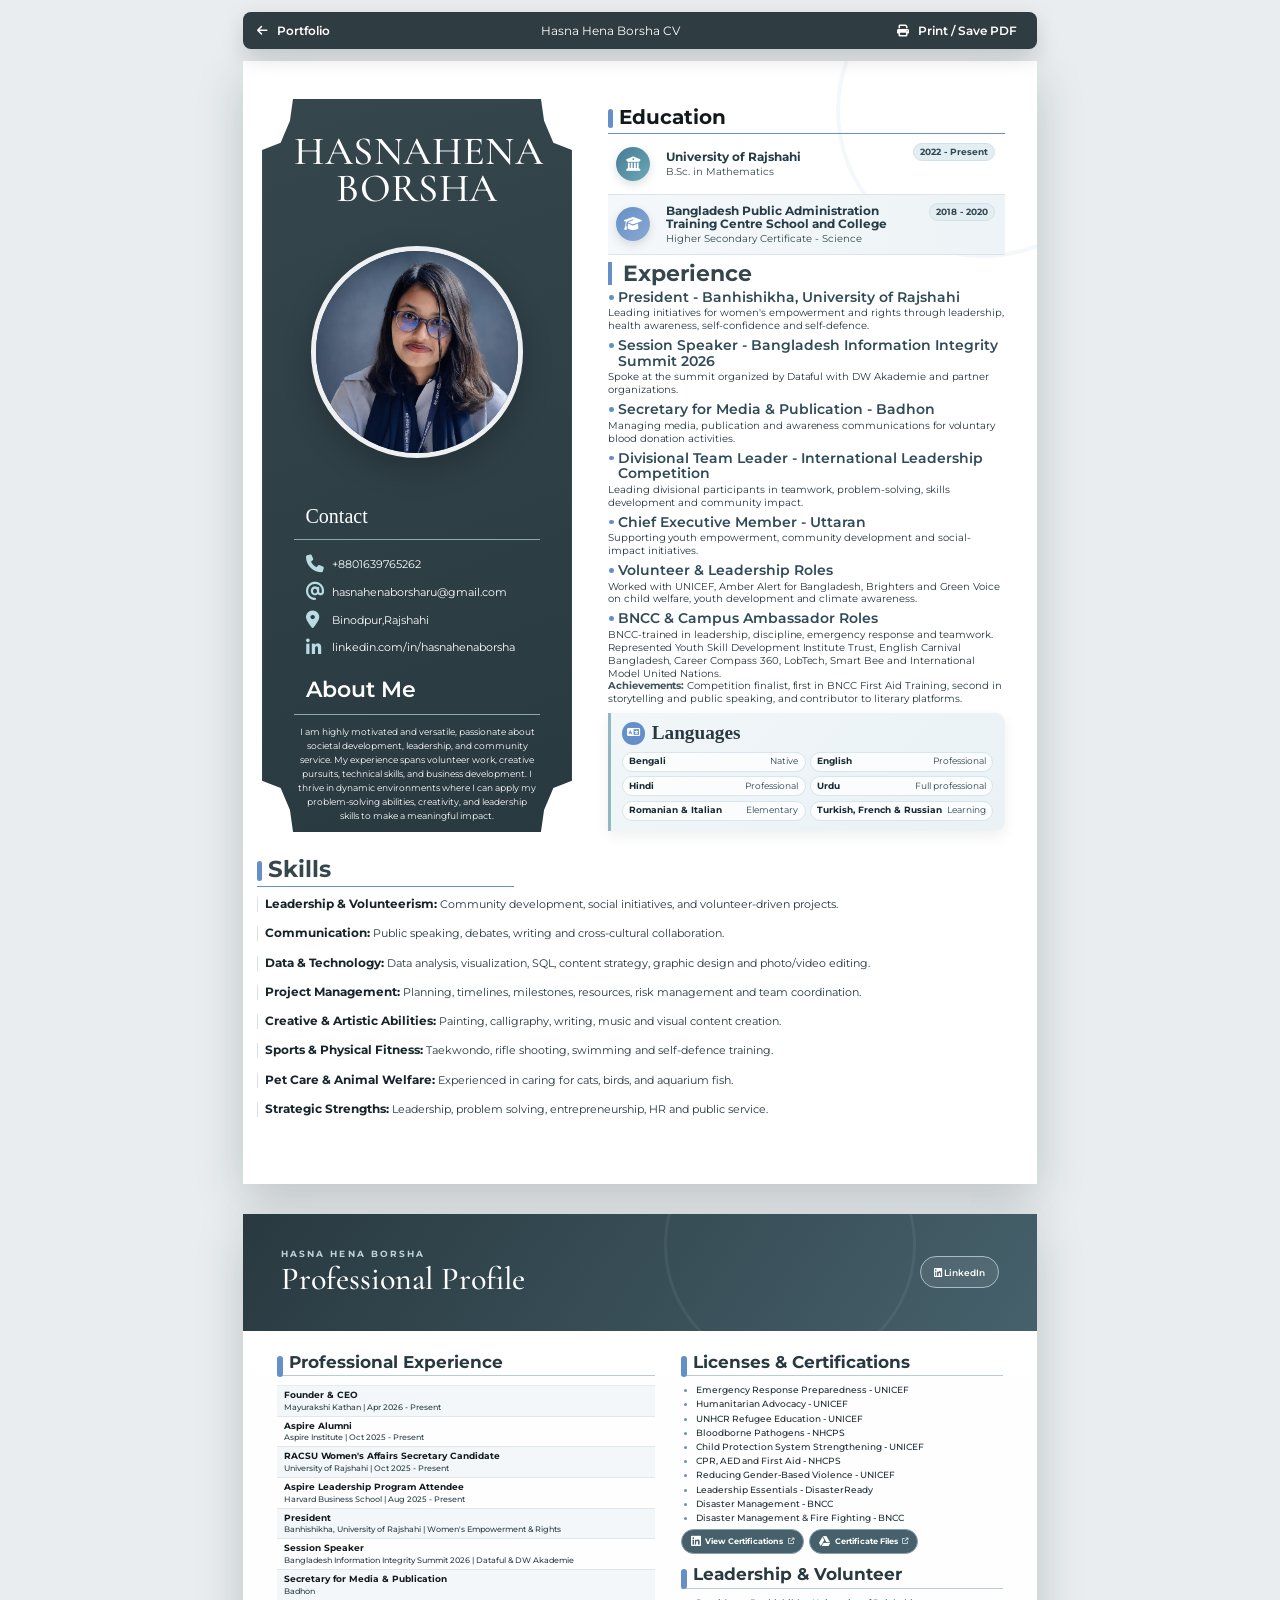
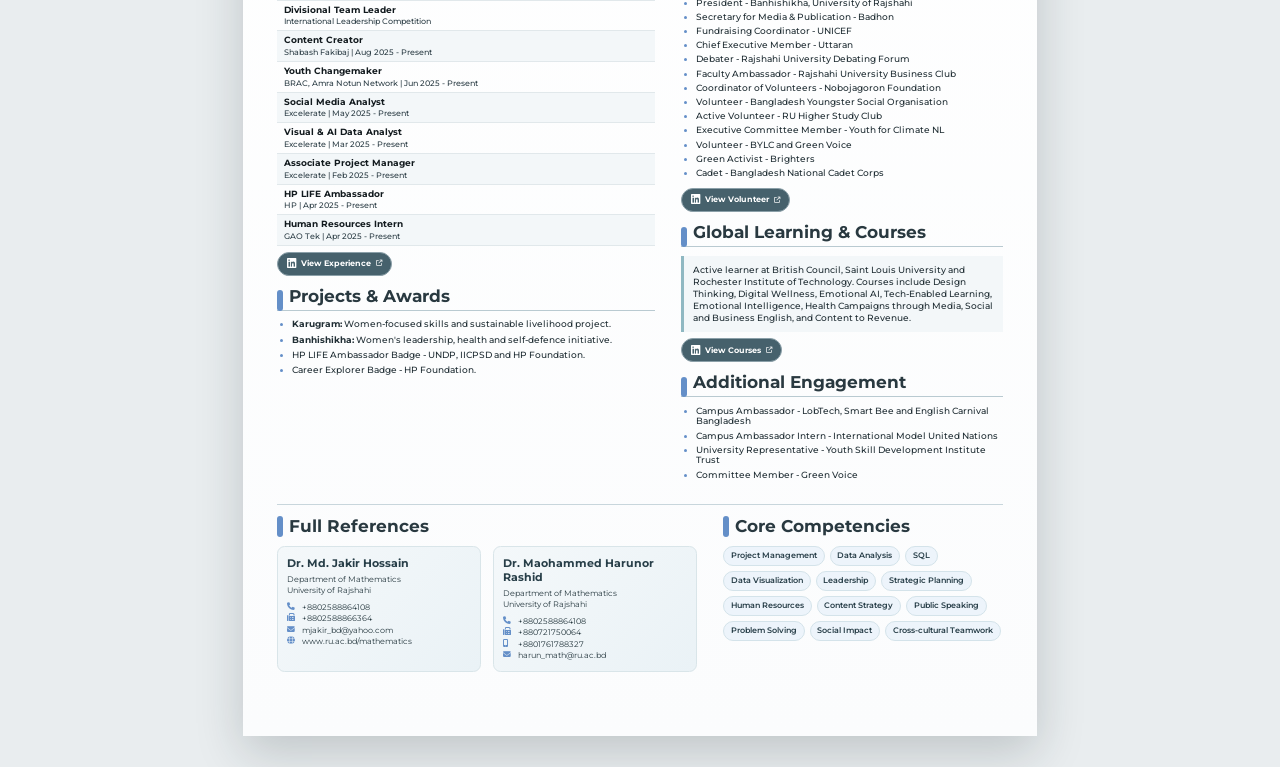
==== commit 2f960bca: "Add Uttaran executive role to CV" ====
--- a/cv/index.html
+++ b/cv/index.html
@@ -51,7 +51,8 @@
       <h3>Session Speaker - Bangladesh Information Integrity Summit 2026</h3><p>Spoke at the summit organized by Dataful with DW Akademie and partner organizations.</p>
       <h3>Secretary for Media &amp; Publication - Badhon</h3><p>Managing media, publication and awareness communications for voluntary blood donation activities.</p>
       <h3>Divisional Team Leader - International Leadership Competition</h3><p>Leading divisional participants in teamwork, problem-solving, skills development and community impact.</p>
-      <h3>Volunteer &amp; Leadership Roles</h3><p>Worked with UNICEF, Amber Alert for Bangladesh, Uttaran, Brighters and Green Voice on child welfare, youth development and climate awareness.</p>
+      <h3>Chief Executive Member - Uttaran</h3><p>Supporting youth empowerment, community development and social-impact initiatives.</p>
+      <h3>Volunteer &amp; Leadership Roles</h3><p>Worked with UNICEF, Amber Alert for Bangladesh, Brighters and Green Voice on child welfare, youth development and climate awareness.</p>
       <h3>BNCC &amp; Campus Ambassador Roles</h3><p>BNCC-trained in leadership, discipline, emergency response and teamwork. Represented Youth Skill Development Institute Trust, English Carnival Bangladesh, Career Compass 360, LobTech, Smart Bee and International Model United Nations.</p>
       <p><b>Achievements:</b> Competition finalist, first in BNCC First Aid Training, second in storytelling and public speaking, and contributor to literary platforms.</p>
     </section>
